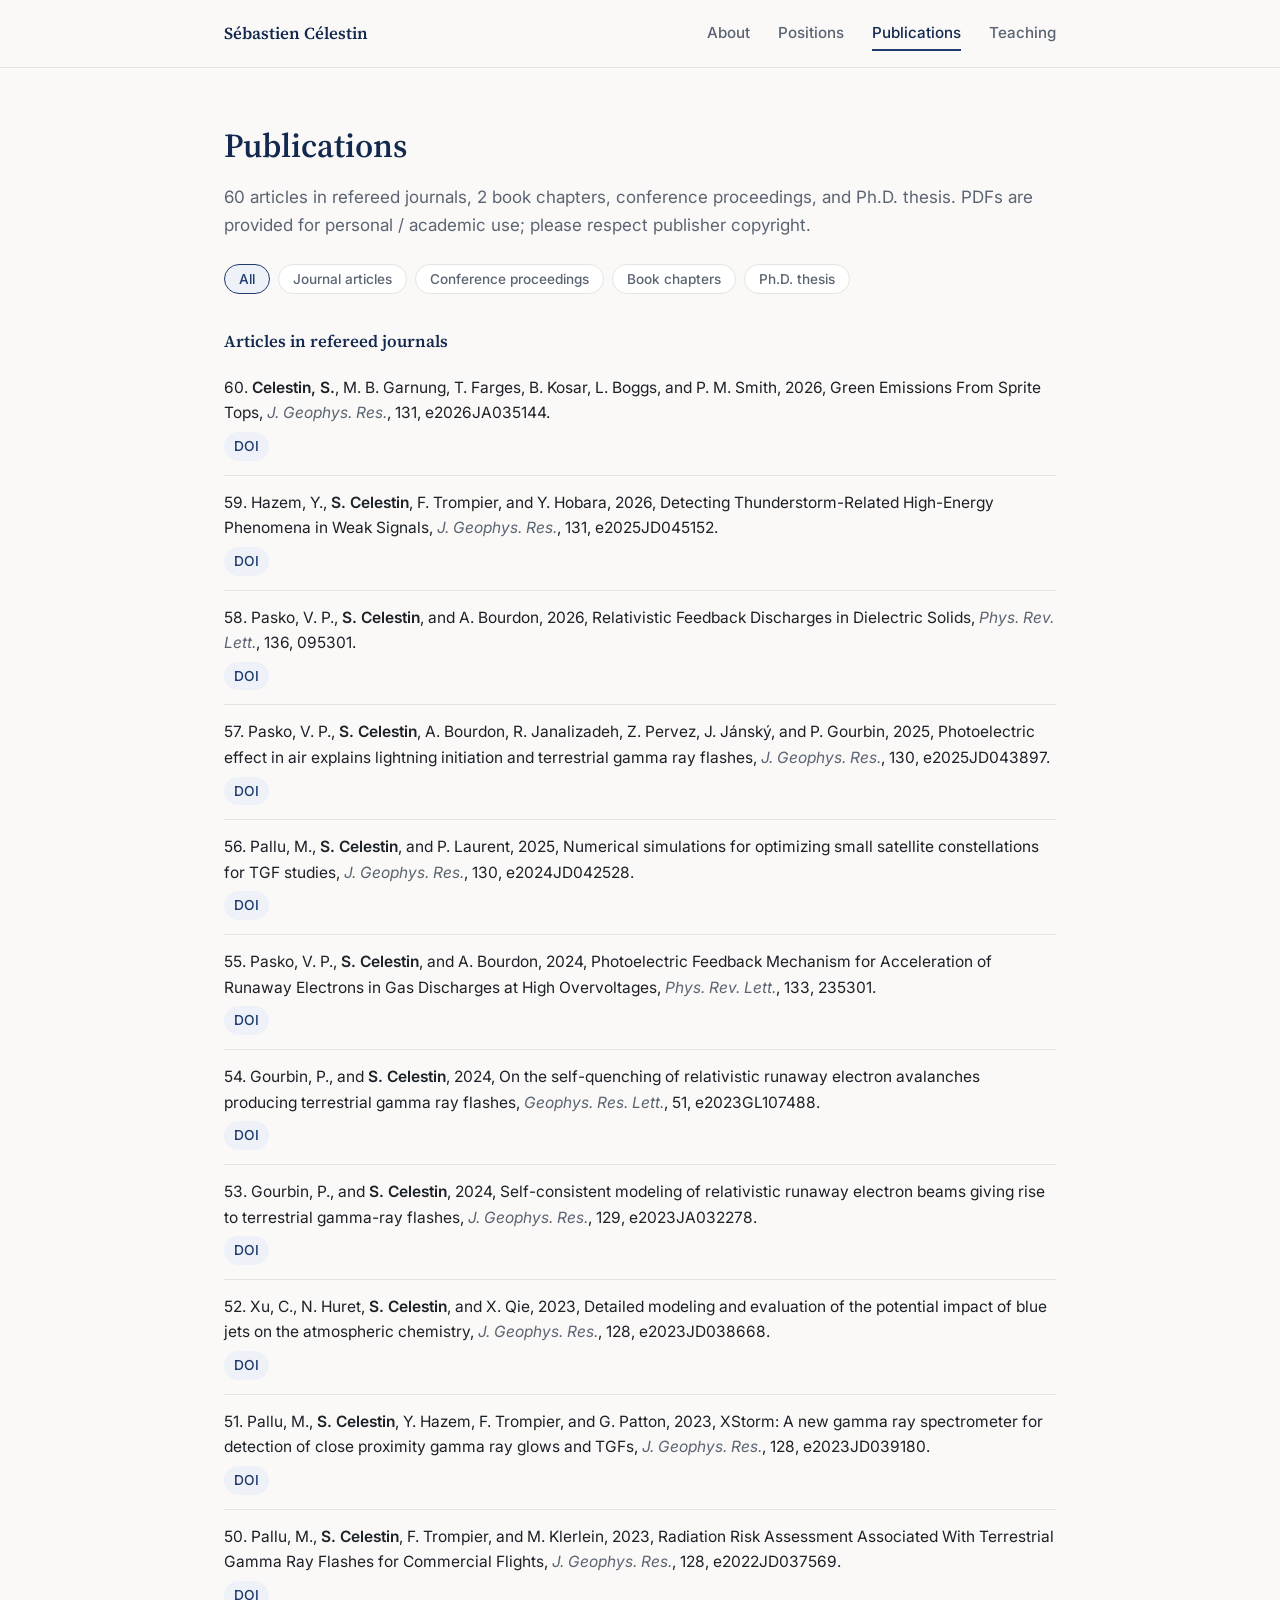
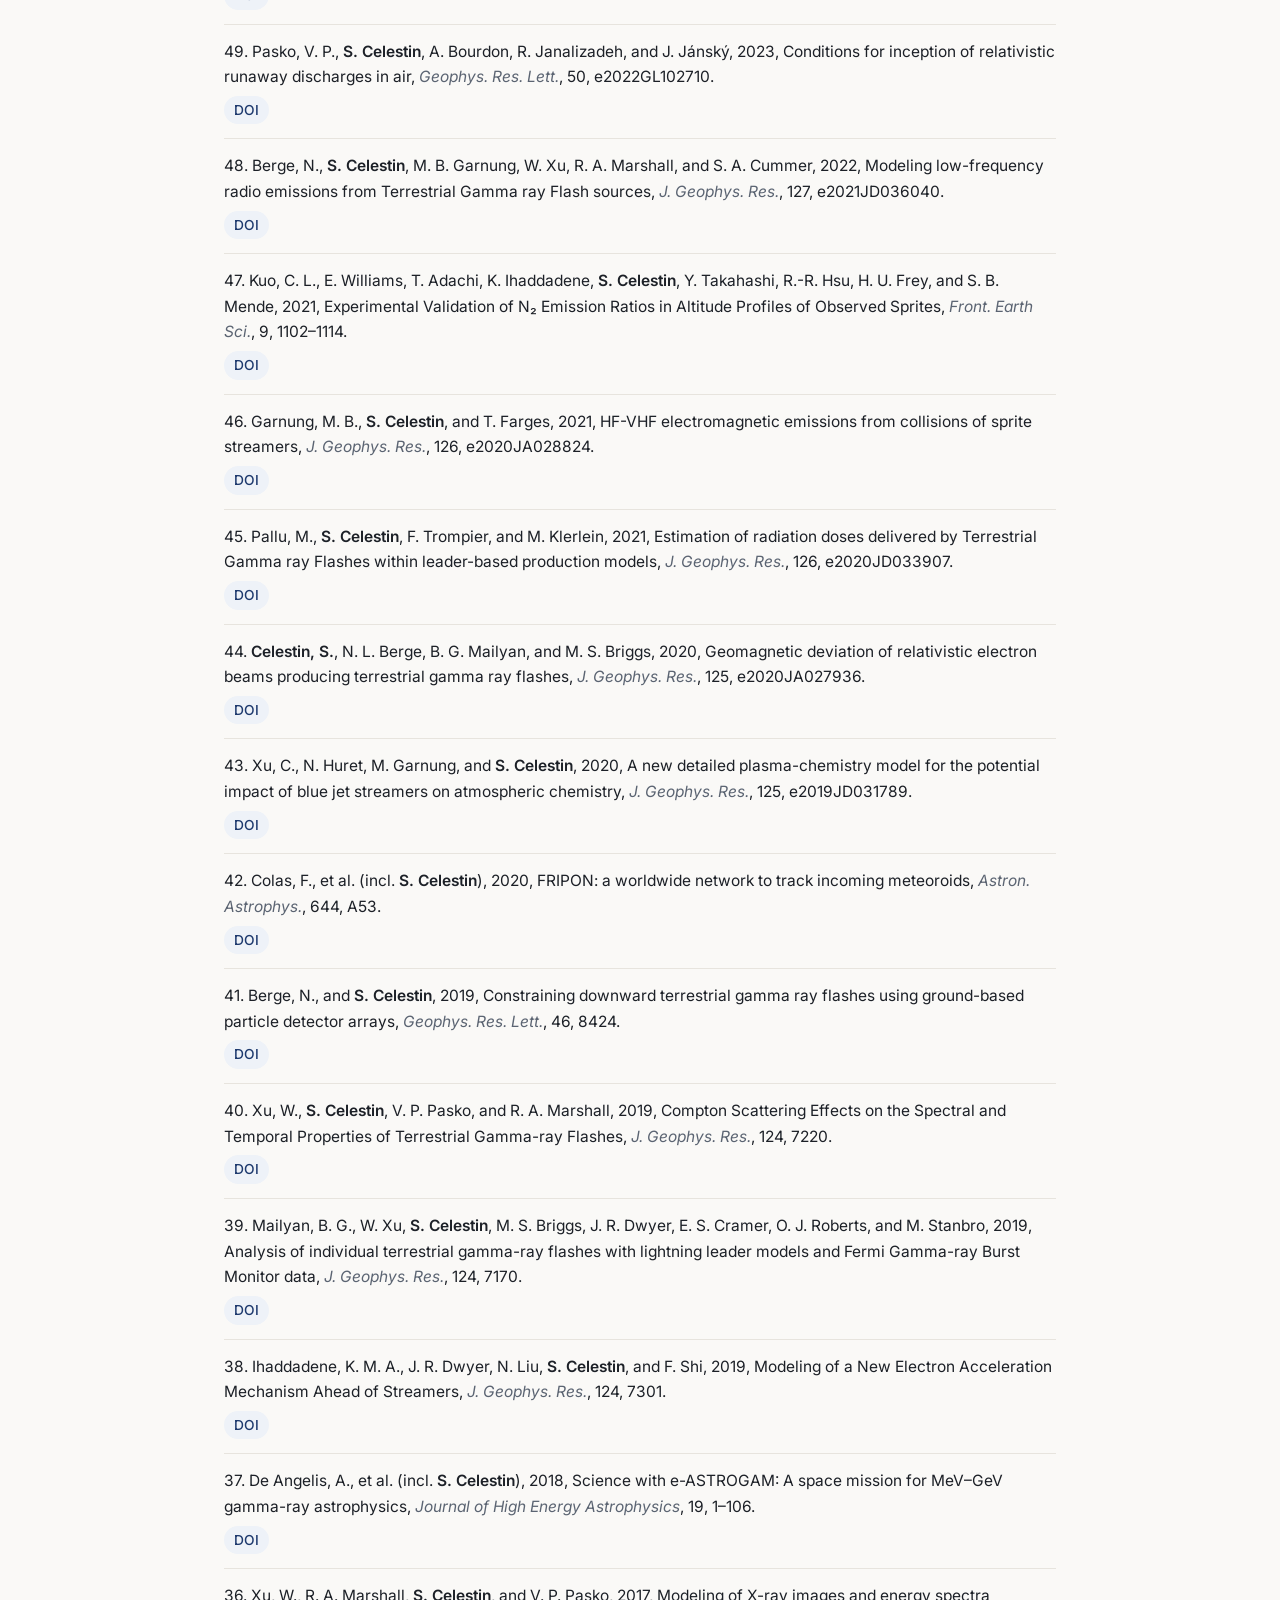
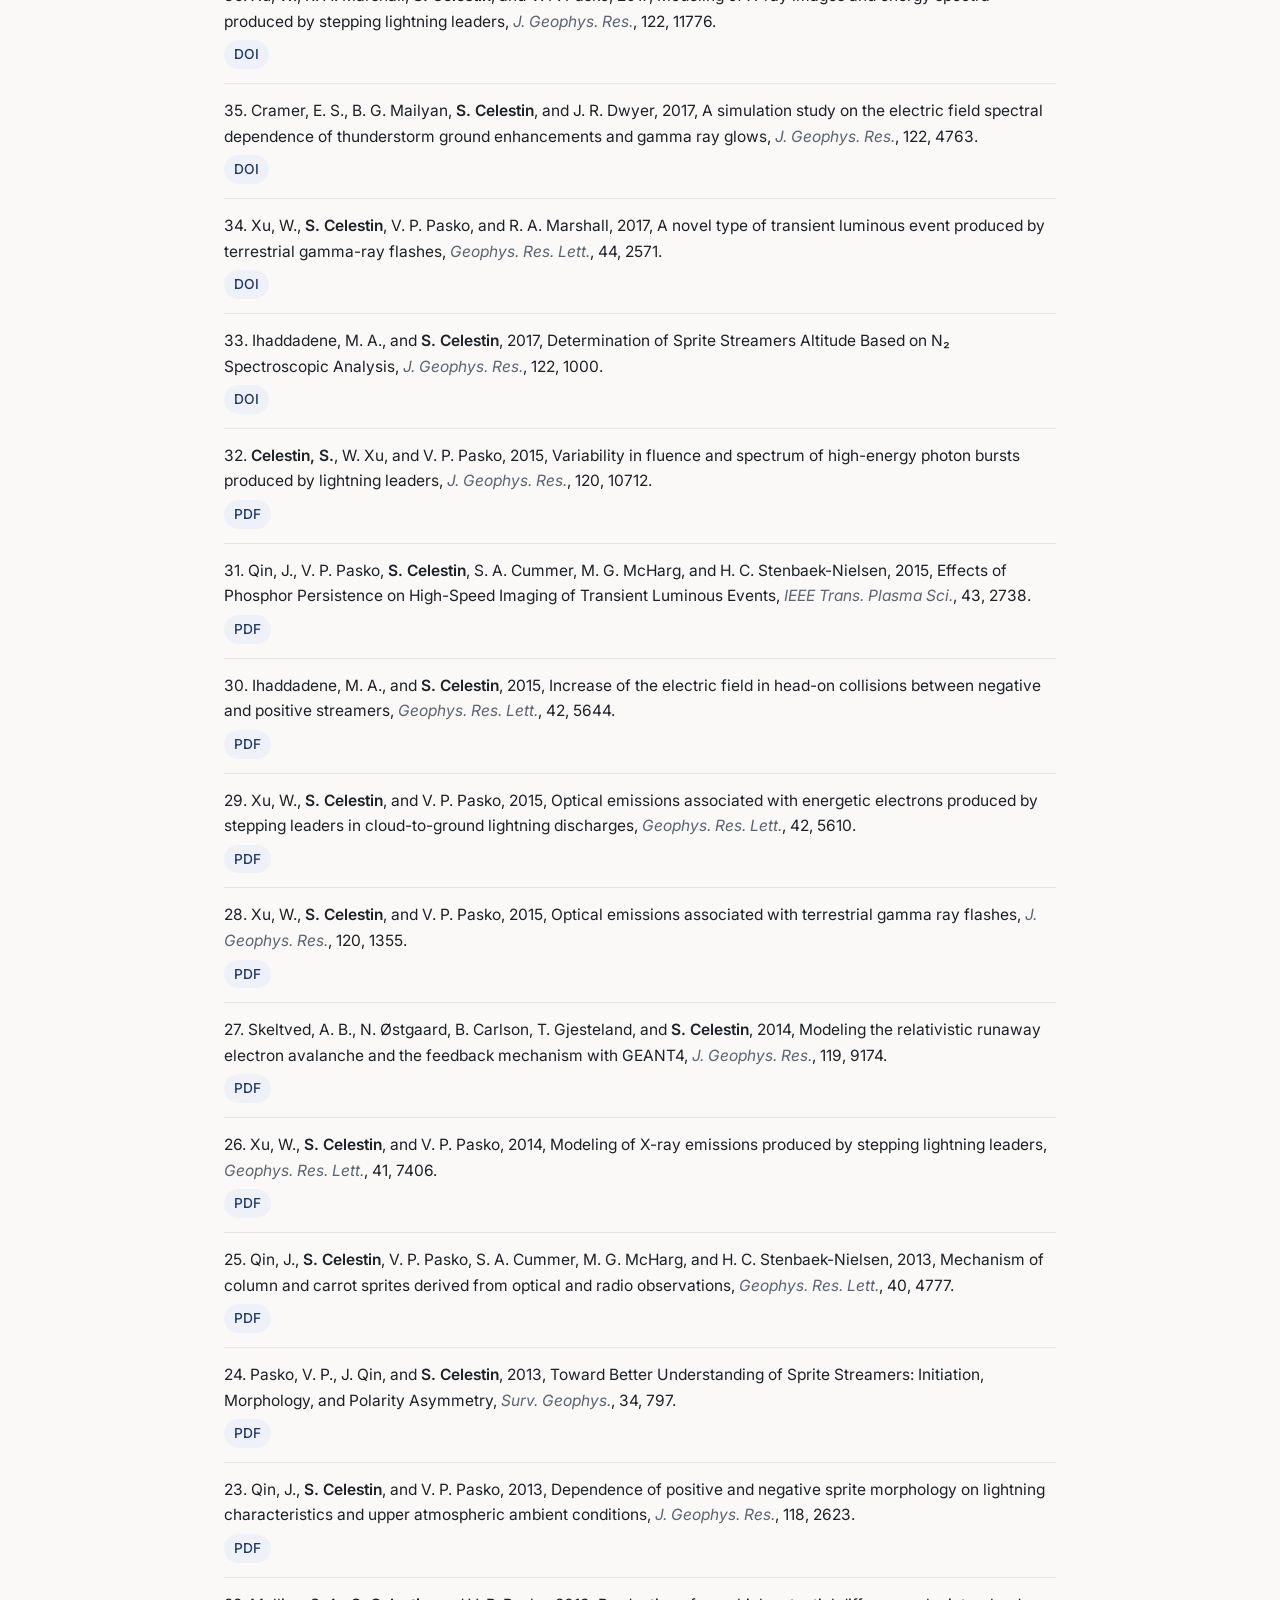
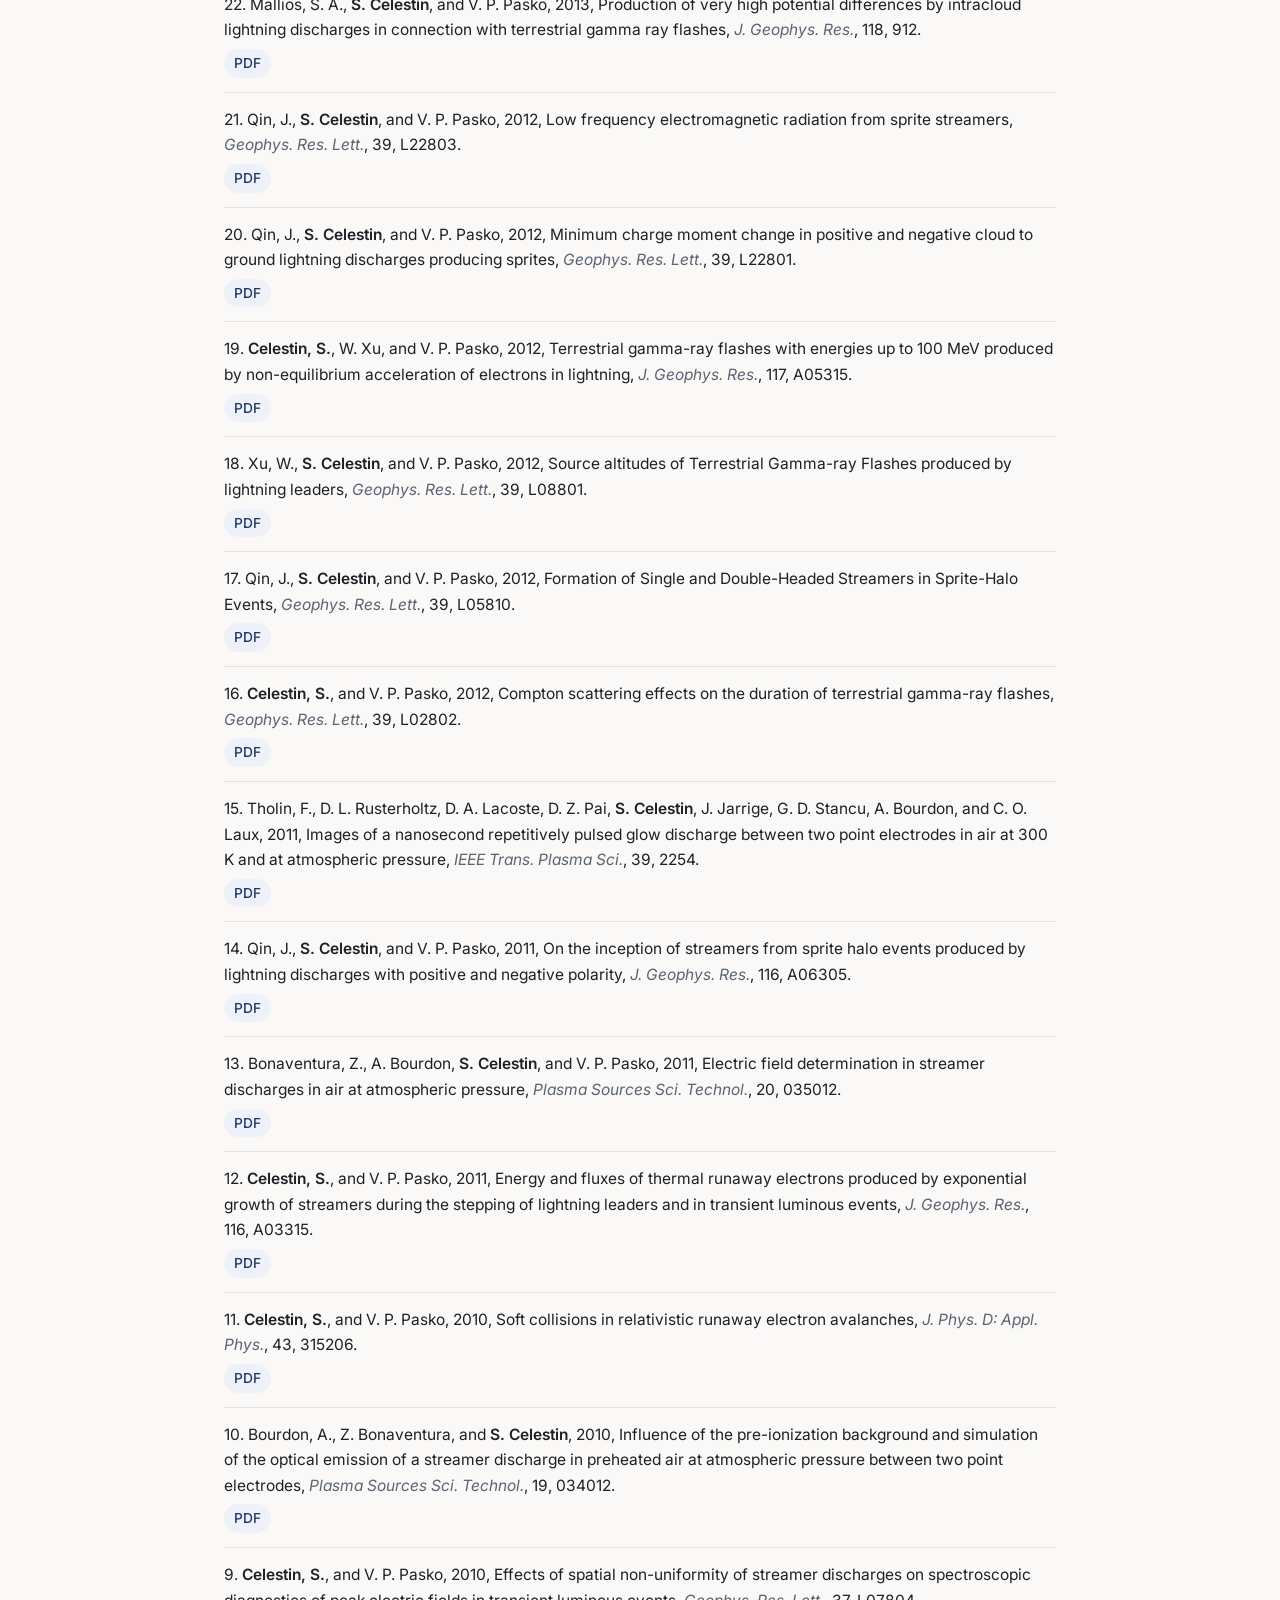
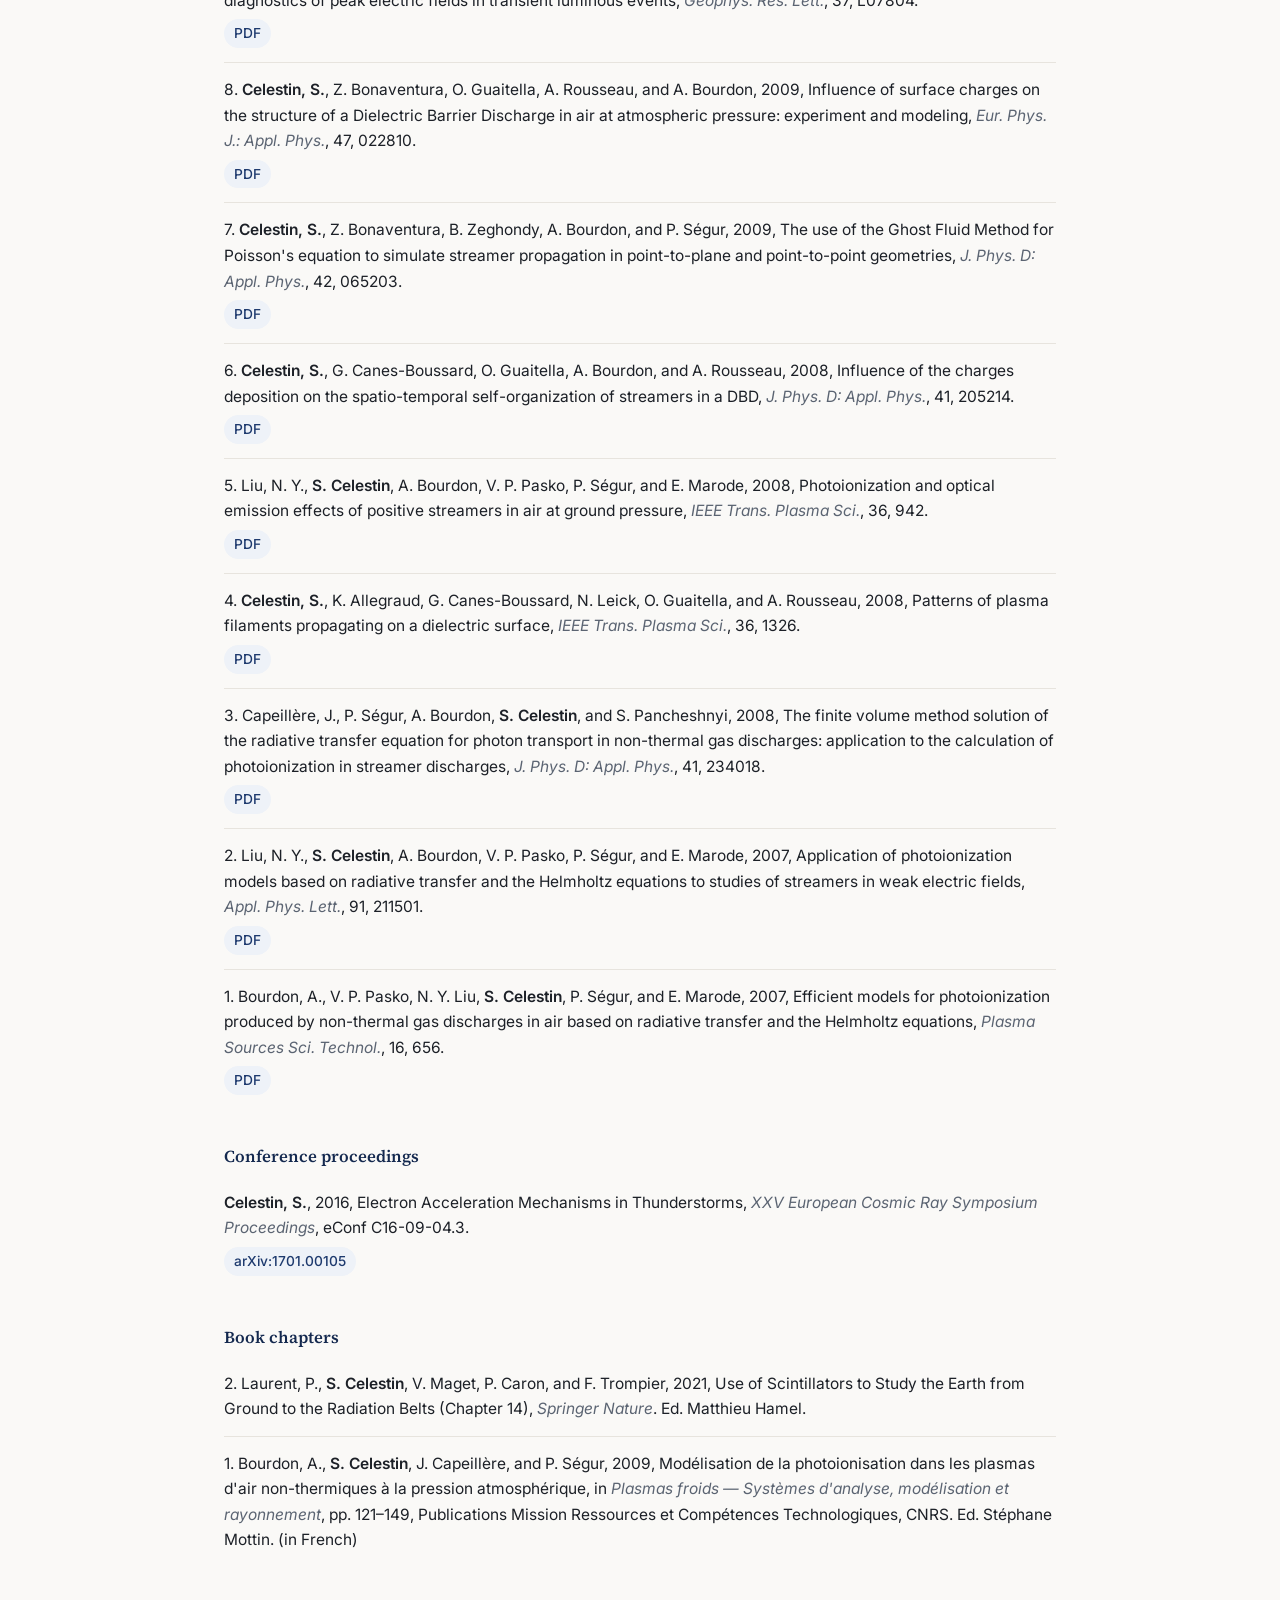
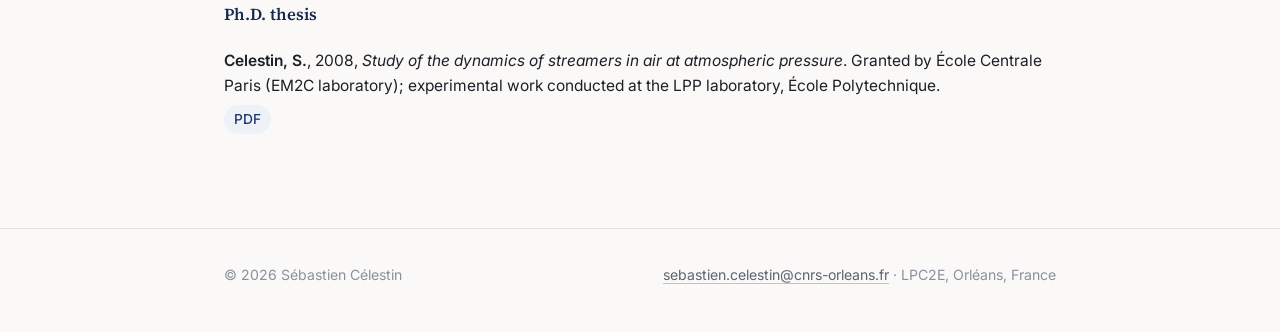
==== Publications.html @ 0ce3de74 "Initial commit: professional webpage" ====
<!DOCTYPE html>
<html lang="en">
<head>
<meta charset="UTF-8" />
<meta name="viewport" content="width=device-width, initial-scale=1.0" />
<title>Publications — Sébastien Célestin</title>
<meta name="description" content="Publications by Sébastien Célestin on atmospheric electricity, streamer discharges, sprites, and terrestrial gamma-ray flashes." />
<link rel="icon" href="images/logo-lpc2e.png" />
<link rel="preconnect" href="https://fonts.googleapis.com">
<link rel="preconnect" href="https://fonts.gstatic.com" crossorigin>
<link href="https://fonts.googleapis.com/css2?family=Inter:wght@400;500;600;700&family=Source+Serif+4:opsz,wght@8..60,500;8..60,600;8..60,700&display=swap" rel="stylesheet">
<link rel="stylesheet" href="css/style.css" />
</head>
<body>

<header class="site-header">
  <div class="nav-inner">
    <a class="brand" href="index.html">Sébastien Célestin</a>
    <button class="nav-toggle" aria-label="Toggle navigation"><span></span></button>
    <nav class="site-nav">
      <a href="index.html">About</a>
      <a href="Positions.html">Positions</a>
      <a href="Publications.html" class="active">Publications</a>
      <a href="Teaching.html">Teaching</a>
    </nav>
  </div>
</header>

<main class="container">
  <section class="hero" style="padding-bottom:8px;">
    <h1>Publications</h1>
    <p style="color:var(--text-muted)">60 articles in refereed journals, 2 book chapters, conference proceedings, and Ph.D. thesis. PDFs are provided for personal / academic use; please respect publisher copyright.</p>
  </section>

  <div class="filter-row">
    <button class="active" data-filter="all">All</button>
    <button data-filter="journal">Journal articles</button>
    <button data-filter="proceedings">Conference proceedings</button>
    <button data-filter="book">Book chapters</button>
    <button data-filter="thesis">Ph.D. thesis</button>
  </div>

  <section class="block" data-category="journal">
    <h2 class="pub-category-title">Articles in refereed journals</h2>

    <div class="pub-entry"><div class="pub-authors">60. <span class="me">Celestin, S.</span>, M. B. Garnung, T. Farges, B. Kosar, L. Boggs, and P. M. Smith, 2026, Green Emissions From Sprite Tops, <span class="pub-venue">J. Geophys. Res.</span>, 131, e2026JA035144.</div><div class="pub-links"><a href="https://doi.org/10.1029/2026JA035144" target="_blank" rel="noopener noreferrer">DOI</a></div></div>

    <div class="pub-entry"><div class="pub-authors">59. Hazem, Y., <span class="me">S. Celestin</span>, F. Trompier, and Y. Hobara, 2026, Detecting Thunderstorm-Related High-Energy Phenomena in Weak Signals, <span class="pub-venue">J. Geophys. Res.</span>, 131, e2025JD045152.</div><div class="pub-links"><a href="https://doi.org/10.1029/2025JD045152" target="_blank" rel="noopener noreferrer">DOI</a></div></div>

    <div class="pub-entry"><div class="pub-authors">58. Pasko, V. P., <span class="me">S. Celestin</span>, and A. Bourdon, 2026, Relativistic Feedback Discharges in Dielectric Solids, <span class="pub-venue">Phys. Rev. Lett.</span>, 136, 095301.</div><div class="pub-links"><a href="https://doi.org/10.1103/4p6l-rzck" target="_blank" rel="noopener noreferrer">DOI</a></div></div>

    <div class="pub-entry"><div class="pub-authors">57. Pasko, V. P., <span class="me">S. Celestin</span>, A. Bourdon, R. Janalizadeh, Z. Pervez, J. Jánský, and P. Gourbin, 2025, Photoelectric effect in air explains lightning initiation and terrestrial gamma ray flashes, <span class="pub-venue">J. Geophys. Res.</span>, 130, e2025JD043897.</div><div class="pub-links"><a href="https://doi.org/10.1029/2025JD043897" target="_blank" rel="noopener noreferrer">DOI</a></div></div>

    <div class="pub-entry"><div class="pub-authors">56. Pallu, M., <span class="me">S. Celestin</span>, and P. Laurent, 2025, Numerical simulations for optimizing small satellite constellations for TGF studies, <span class="pub-venue">J. Geophys. Res.</span>, 130, e2024JD042528.</div><div class="pub-links"><a href="https://doi.org/10.1029/2024JD042528" target="_blank" rel="noopener noreferrer">DOI</a></div></div>

    <div class="pub-entry"><div class="pub-authors">55. Pasko, V. P., <span class="me">S. Celestin</span>, and A. Bourdon, 2024, Photoelectric Feedback Mechanism for Acceleration of Runaway Electrons in Gas Discharges at High Overvoltages, <span class="pub-venue">Phys. Rev. Lett.</span>, 133, 235301.</div><div class="pub-links"><a href="https://doi.org/10.1103/PhysRevLett.133.235301" target="_blank" rel="noopener noreferrer">DOI</a></div></div>

    <div class="pub-entry"><div class="pub-authors">54. Gourbin, P., and <span class="me">S. Celestin</span>, 2024, On the self-quenching of relativistic runaway electron avalanches producing terrestrial gamma ray flashes, <span class="pub-venue">Geophys. Res. Lett.</span>, 51, e2023GL107488.</div><div class="pub-links"><a href="https://doi.org/10.1029/2023GL107488" target="_blank" rel="noopener noreferrer">DOI</a></div></div>

    <div class="pub-entry"><div class="pub-authors">53. Gourbin, P., and <span class="me">S. Celestin</span>, 2024, Self-consistent modeling of relativistic runaway electron beams giving rise to terrestrial gamma-ray flashes, <span class="pub-venue">J. Geophys. Res.</span>, 129, e2023JA032278.</div><div class="pub-links"><a href="https://doi.org/10.1029/2023JA032278" target="_blank" rel="noopener noreferrer">DOI</a></div></div>

    <div class="pub-entry"><div class="pub-authors">52. Xu, C., N. Huret, <span class="me">S. Celestin</span>, and X. Qie, 2023, Detailed modeling and evaluation of the potential impact of blue jets on the atmospheric chemistry, <span class="pub-venue">J. Geophys. Res.</span>, 128, e2023JD038668.</div><div class="pub-links"><a href="https://doi.org/10.1029/2023JD038668" target="_blank" rel="noopener noreferrer">DOI</a></div></div>

    <div class="pub-entry"><div class="pub-authors">51. Pallu, M., <span class="me">S. Celestin</span>, Y. Hazem, F. Trompier, and G. Patton, 2023, XStorm: A new gamma ray spectrometer for detection of close proximity gamma ray glows and TGFs, <span class="pub-venue">J. Geophys. Res.</span>, 128, e2023JD039180.</div><div class="pub-links"><a href="https://doi.org/10.1029/2023JD039180" target="_blank" rel="noopener noreferrer">DOI</a></div></div>

    <div class="pub-entry"><div class="pub-authors">50. Pallu, M., <span class="me">S. Celestin</span>, F. Trompier, and M. Klerlein, 2023, Radiation Risk Assessment Associated With Terrestrial Gamma Ray Flashes for Commercial Flights, <span class="pub-venue">J. Geophys. Res.</span>, 128, e2022JD037569.</div><div class="pub-links"><a href="https://doi.org/10.1029/2022JD037569" target="_blank" rel="noopener noreferrer">DOI</a></div></div>

    <div class="pub-entry"><div class="pub-authors">49. Pasko, V. P., <span class="me">S. Celestin</span>, A. Bourdon, R. Janalizadeh, and J. Jánský, 2023, Conditions for inception of relativistic runaway discharges in air, <span class="pub-venue">Geophys. Res. Lett.</span>, 50, e2022GL102710.</div><div class="pub-links"><a href="https://doi.org/10.1029/2022GL102710" target="_blank" rel="noopener noreferrer">DOI</a></div></div>

    <div class="pub-entry"><div class="pub-authors">48. Berge, N., <span class="me">S. Celestin</span>, M. B. Garnung, W. Xu, R. A. Marshall, and S. A. Cummer, 2022, Modeling low-frequency radio emissions from Terrestrial Gamma ray Flash sources, <span class="pub-venue">J. Geophys. Res.</span>, 127, e2021JD036040.</div><div class="pub-links"><a href="https://doi.org/10.1029/2021JD036040" target="_blank" rel="noopener noreferrer">DOI</a></div></div>

    <div class="pub-entry"><div class="pub-authors">47. Kuo, C. L., E. Williams, T. Adachi, K. Ihaddadene, <span class="me">S. Celestin</span>, Y. Takahashi, R.-R. Hsu, H. U. Frey, and S. B. Mende, 2021, Experimental Validation of N₂ Emission Ratios in Altitude Profiles of Observed Sprites, <span class="pub-venue">Front. Earth Sci.</span>, 9, 1102–1114.</div><div class="pub-links"><a href="https://doi.org/10.3389/feart.2021.687989" target="_blank" rel="noopener noreferrer">DOI</a></div></div>

    <div class="pub-entry"><div class="pub-authors">46. Garnung, M. B., <span class="me">S. Celestin</span>, and T. Farges, 2021, HF-VHF electromagnetic emissions from collisions of sprite streamers, <span class="pub-venue">J. Geophys. Res.</span>, 126, e2020JA028824.</div><div class="pub-links"><a href="https://doi.org/10.1029/2020JA028824" target="_blank" rel="noopener noreferrer">DOI</a></div></div>

    <div class="pub-entry"><div class="pub-authors">45. Pallu, M., <span class="me">S. Celestin</span>, F. Trompier, and M. Klerlein, 2021, Estimation of radiation doses delivered by Terrestrial Gamma ray Flashes within leader-based production models, <span class="pub-venue">J. Geophys. Res.</span>, 126, e2020JD033907.</div><div class="pub-links"><a href="https://doi.org/10.1029/2020JD033907" target="_blank" rel="noopener noreferrer">DOI</a></div></div>

    <div class="pub-entry"><div class="pub-authors">44. <span class="me">Celestin, S.</span>, N. L. Berge, B. G. Mailyan, and M. S. Briggs, 2020, Geomagnetic deviation of relativistic electron beams producing terrestrial gamma ray flashes, <span class="pub-venue">J. Geophys. Res.</span>, 125, e2020JA027936.</div><div class="pub-links"><a href="https://doi.org/10.1029/2020JA027936" target="_blank" rel="noopener noreferrer">DOI</a></div></div>

    <div class="pub-entry"><div class="pub-authors">43. Xu, C., N. Huret, M. Garnung, and <span class="me">S. Celestin</span>, 2020, A new detailed plasma-chemistry model for the potential impact of blue jet streamers on atmospheric chemistry, <span class="pub-venue">J. Geophys. Res.</span>, 125, e2019JD031789.</div><div class="pub-links"><a href="https://doi.org/10.1029/2019JD031789" target="_blank" rel="noopener noreferrer">DOI</a></div></div>

    <div class="pub-entry"><div class="pub-authors">42. Colas, F., et al. (incl. <span class="me">S. Celestin</span>), 2020, FRIPON: a worldwide network to track incoming meteoroids, <span class="pub-venue">Astron. Astrophys.</span>, 644, A53.</div><div class="pub-links"><a href="https://doi.org/10.1051/0004-6361/202038649" target="_blank" rel="noopener noreferrer">DOI</a></div></div>

    <div class="pub-entry"><div class="pub-authors">41. Berge, N., and <span class="me">S. Celestin</span>, 2019, Constraining downward terrestrial gamma ray flashes using ground-based particle detector arrays, <span class="pub-venue">Geophys. Res. Lett.</span>, 46, 8424.</div><div class="pub-links"><a href="https://doi.org/10.1029/2019GL083252" target="_blank" rel="noopener noreferrer">DOI</a></div></div>

    <div class="pub-entry"><div class="pub-authors">40. Xu, W., <span class="me">S. Celestin</span>, V. P. Pasko, and R. A. Marshall, 2019, Compton Scattering Effects on the Spectral and Temporal Properties of Terrestrial Gamma-ray Flashes, <span class="pub-venue">J. Geophys. Res.</span>, 124, 7220.</div><div class="pub-links"><a href="https://doi.org/10.1029/2019JA026941" target="_blank" rel="noopener noreferrer">DOI</a></div></div>

    <div class="pub-entry"><div class="pub-authors">39. Mailyan, B. G., W. Xu, <span class="me">S. Celestin</span>, M. S. Briggs, J. R. Dwyer, E. S. Cramer, O. J. Roberts, and M. Stanbro, 2019, Analysis of individual terrestrial gamma-ray flashes with lightning leader models and Fermi Gamma-ray Burst Monitor data, <span class="pub-venue">J. Geophys. Res.</span>, 124, 7170.</div><div class="pub-links"><a href="https://doi.org/10.1029/2019JA026912" target="_blank" rel="noopener noreferrer">DOI</a></div></div>

    <div class="pub-entry"><div class="pub-authors">38. Ihaddadene, K. M. A., J. R. Dwyer, N. Liu, <span class="me">S. Celestin</span>, and F. Shi, 2019, Modeling of a New Electron Acceleration Mechanism Ahead of Streamers, <span class="pub-venue">J. Geophys. Res.</span>, 124, 7301.</div><div class="pub-links"><a href="https://doi.org/10.1029/2018JA026084" target="_blank" rel="noopener noreferrer">DOI</a></div></div>

    <div class="pub-entry"><div class="pub-authors">37. De Angelis, A., et al. (incl. <span class="me">S. Celestin</span>), 2018, Science with e-ASTROGAM: A space mission for MeV–GeV gamma-ray astrophysics, <span class="pub-venue">Journal of High Energy Astrophysics</span>, 19, 1–106.</div><div class="pub-links"><a href="https://doi.org/10.1016/j.jheap.2018.07.001" target="_blank" rel="noopener noreferrer">DOI</a></div></div>

    <div class="pub-entry"><div class="pub-authors">36. Xu, W., R. A. Marshall, <span class="me">S. Celestin</span>, and V. P. Pasko, 2017, Modeling of X-ray images and energy spectra produced by stepping lightning leaders, <span class="pub-venue">J. Geophys. Res.</span>, 122, 11776.</div><div class="pub-links"><a href="https://doi.org/10.1002/2016JD026410" target="_blank" rel="noopener noreferrer">DOI</a></div></div>

    <div class="pub-entry"><div class="pub-authors">35. Cramer, E. S., B. G. Mailyan, <span class="me">S. Celestin</span>, and J. R. Dwyer, 2017, A simulation study on the electric field spectral dependence of thunderstorm ground enhancements and gamma ray glows, <span class="pub-venue">J. Geophys. Res.</span>, 122, 4763.</div><div class="pub-links"><a href="https://doi.org/10.1002/2016JD026422" target="_blank" rel="noopener noreferrer">DOI</a></div></div>

    <div class="pub-entry"><div class="pub-authors">34. Xu, W., <span class="me">S. Celestin</span>, V. P. Pasko, and R. A. Marshall, 2017, A novel type of transient luminous event produced by terrestrial gamma-ray flashes, <span class="pub-venue">Geophys. Res. Lett.</span>, 44, 2571.</div><div class="pub-links"><a href="https://doi.org/10.1002/2016GL072400" target="_blank" rel="noopener noreferrer">DOI</a></div></div>

    <div class="pub-entry"><div class="pub-authors">33. Ihaddadene, M. A., and <span class="me">S. Celestin</span>, 2017, Determination of Sprite Streamers Altitude Based on N₂ Spectroscopic Analysis, <span class="pub-venue">J. Geophys. Res.</span>, 122, 1000.</div><div class="pub-links"><a href="https://doi.org/10.1002/2016JA023111" target="_blank" rel="noopener noreferrer">DOI</a></div></div>

    <div class="pub-entry"><div class="pub-authors">32. <span class="me">Celestin, S.</span>, W. Xu, and V. P. Pasko, 2015, Variability in fluence and spectrum of high-energy photon bursts produced by lightning leaders, <span class="pub-venue">J. Geophys. Res.</span>, 120, 10712.</div><div class="pub-links"><a href="Publications_files/Celestin_JGR_2015.pdf" target="_blank" rel="noopener noreferrer">PDF</a></div></div>

    <div class="pub-entry"><div class="pub-authors">31. Qin, J., V. P. Pasko, <span class="me">S. Celestin</span>, S. A. Cummer, M. G. McHarg, and H. C. Stenbaek-Nielsen, 2015, Effects of Phosphor Persistence on High-Speed Imaging of Transient Luminous Events, <span class="pub-venue">IEEE Trans. Plasma Sci.</span>, 43, 2738.</div><div class="pub-links"><a href="Publications_files/Qin_IEEETPS_2015.pdf" target="_blank" rel="noopener noreferrer">PDF</a></div></div>

    <div class="pub-entry"><div class="pub-authors">30. Ihaddadene, M. A., and <span class="me">S. Celestin</span>, 2015, Increase of the electric field in head-on collisions between negative and positive streamers, <span class="pub-venue">Geophys. Res. Lett.</span>, 42, 5644.</div><div class="pub-links"><a href="Publications_files/Ihaddadene_GRL_2015.pdf" target="_blank" rel="noopener noreferrer">PDF</a></div></div>

    <div class="pub-entry"><div class="pub-authors">29. Xu, W., <span class="me">S. Celestin</span>, and V. P. Pasko, 2015, Optical emissions associated with energetic electrons produced by stepping leaders in cloud-to-ground lightning discharges, <span class="pub-venue">Geophys. Res. Lett.</span>, 42, 5610.</div><div class="pub-links"><a href="Publications_files/Xu_GRL_2015.pdf" target="_blank" rel="noopener noreferrer">PDF</a></div></div>

    <div class="pub-entry"><div class="pub-authors">28. Xu, W., <span class="me">S. Celestin</span>, and V. P. Pasko, 2015, Optical emissions associated with terrestrial gamma ray flashes, <span class="pub-venue">J. Geophys. Res.</span>, 120, 1355.</div><div class="pub-links"><a href="Publications_files/Xu_JGR_2015.pdf" target="_blank" rel="noopener noreferrer">PDF</a></div></div>

    <div class="pub-entry"><div class="pub-authors">27. Skeltved, A. B., N. Østgaard, B. Carlson, T. Gjesteland, and <span class="me">S. Celestin</span>, 2014, Modeling the relativistic runaway electron avalanche and the feedback mechanism with GEANT4, <span class="pub-venue">J. Geophys. Res.</span>, 119, 9174.</div><div class="pub-links"><a href="Publications_files/Skeltved_JGR_2014.pdf" target="_blank" rel="noopener noreferrer">PDF</a></div></div>

    <div class="pub-entry"><div class="pub-authors">26. Xu, W., <span class="me">S. Celestin</span>, and V. P. Pasko, 2014, Modeling of X-ray emissions produced by stepping lightning leaders, <span class="pub-venue">Geophys. Res. Lett.</span>, 41, 7406.</div><div class="pub-links"><a href="Publications_files/Xu_GRL_2014.pdf" target="_blank" rel="noopener noreferrer">PDF</a></div></div>

    <div class="pub-entry"><div class="pub-authors">25. Qin, J., <span class="me">S. Celestin</span>, V. P. Pasko, S. A. Cummer, M. G. McHarg, and H. C. Stenbaek-Nielsen, 2013, Mechanism of column and carrot sprites derived from optical and radio observations, <span class="pub-venue">Geophys. Res. Lett.</span>, 40, 4777.</div><div class="pub-links"><a href="Publications_files/Qin_GRL_2013.pdf" target="_blank" rel="noopener noreferrer">PDF</a></div></div>

    <div class="pub-entry"><div class="pub-authors">24. Pasko, V. P., J. Qin, and <span class="me">S. Celestin</span>, 2013, Toward Better Understanding of Sprite Streamers: Initiation, Morphology, and Polarity Asymmetry, <span class="pub-venue">Surv. Geophys.</span>, 34, 797.</div><div class="pub-links"><a href="Publications_files/Pasko_SurvGeo_2013.pdf" target="_blank" rel="noopener noreferrer">PDF</a></div></div>

    <div class="pub-entry"><div class="pub-authors">23. Qin, J., <span class="me">S. Celestin</span>, and V. P. Pasko, 2013, Dependence of positive and negative sprite morphology on lightning characteristics and upper atmospheric ambient conditions, <span class="pub-venue">J. Geophys. Res.</span>, 118, 2623.</div><div class="pub-links"><a href="Publications_files/Qin_JGR_2013.pdf" target="_blank" rel="noopener noreferrer">PDF</a></div></div>

    <div class="pub-entry"><div class="pub-authors">22. Mallios, S. A., <span class="me">S. Celestin</span>, and V. P. Pasko, 2013, Production of very high potential differences by intracloud lightning discharges in connection with terrestrial gamma ray flashes, <span class="pub-venue">J. Geophys. Res.</span>, 118, 912.</div><div class="pub-links"><a href="Publications_files/Mallios_JGR_2013.pdf" target="_blank" rel="noopener noreferrer">PDF</a></div></div>

    <div class="pub-entry"><div class="pub-authors">21. Qin, J., <span class="me">S. Celestin</span>, and V. P. Pasko, 2012, Low frequency electromagnetic radiation from sprite streamers, <span class="pub-venue">Geophys. Res. Lett.</span>, 39, L22803.</div><div class="pub-links"><a href="Publications_files/Qin_GRL_2012c.pdf" target="_blank" rel="noopener noreferrer">PDF</a></div></div>

    <div class="pub-entry"><div class="pub-authors">20. Qin, J., <span class="me">S. Celestin</span>, and V. P. Pasko, 2012, Minimum charge moment change in positive and negative cloud to ground lightning discharges producing sprites, <span class="pub-venue">Geophys. Res. Lett.</span>, 39, L22801.</div><div class="pub-links"><a href="Publications_files/Qin_GRL_2012b.pdf" target="_blank" rel="noopener noreferrer">PDF</a></div></div>

    <div class="pub-entry"><div class="pub-authors">19. <span class="me">Celestin, S.</span>, W. Xu, and V. P. Pasko, 2012, Terrestrial gamma-ray flashes with energies up to 100 MeV produced by non-equilibrium acceleration of electrons in lightning, <span class="pub-venue">J. Geophys. Res.</span>, 117, A05315.</div><div class="pub-links"><a href="Publications_files/Celestin_JGR_2012.pdf" target="_blank" rel="noopener noreferrer">PDF</a></div></div>

    <div class="pub-entry"><div class="pub-authors">18. Xu, W., <span class="me">S. Celestin</span>, and V. P. Pasko, 2012, Source altitudes of Terrestrial Gamma-ray Flashes produced by lightning leaders, <span class="pub-venue">Geophys. Res. Lett.</span>, 39, L08801.</div><div class="pub-links"><a href="Publications_files/Xu_GRL_2012.pdf" target="_blank" rel="noopener noreferrer">PDF</a></div></div>

    <div class="pub-entry"><div class="pub-authors">17. Qin, J., <span class="me">S. Celestin</span>, and V. P. Pasko, 2012, Formation of Single and Double-Headed Streamers in Sprite-Halo Events, <span class="pub-venue">Geophys. Res. Lett.</span>, 39, L05810.</div><div class="pub-links"><a href="Publications_files/Qin_GRL_2012a.pdf" target="_blank" rel="noopener noreferrer">PDF</a></div></div>

    <div class="pub-entry"><div class="pub-authors">16. <span class="me">Celestin, S.</span>, and V. P. Pasko, 2012, Compton scattering effects on the duration of terrestrial gamma-ray flashes, <span class="pub-venue">Geophys. Res. Lett.</span>, 39, L02802.</div><div class="pub-links"><a href="Publications_files/Celestin_GRL_2012.pdf" target="_blank" rel="noopener noreferrer">PDF</a></div></div>

    <div class="pub-entry"><div class="pub-authors">15. Tholin, F., D. L. Rusterholtz, D. A. Lacoste, D. Z. Pai, <span class="me">S. Celestin</span>, J. Jarrige, G. D. Stancu, A. Bourdon, and C. O. Laux, 2011, Images of a nanosecond repetitively pulsed glow discharge between two point electrodes in air at 300 K and at atmospheric pressure, <span class="pub-venue">IEEE Trans. Plasma Sci.</span>, 39, 2254.</div><div class="pub-links"><a href="Publications_files/Tholin_IEEETPS_2011.pdf" target="_blank" rel="noopener noreferrer">PDF</a></div></div>

    <div class="pub-entry"><div class="pub-authors">14. Qin, J., <span class="me">S. Celestin</span>, and V. P. Pasko, 2011, On the inception of streamers from sprite halo events produced by lightning discharges with positive and negative polarity, <span class="pub-venue">J. Geophys. Res.</span>, 116, A06305.</div><div class="pub-links"><a href="Publications_files/Qin_JGR_2011.pdf" target="_blank" rel="noopener noreferrer">PDF</a></div></div>

    <div class="pub-entry"><div class="pub-authors">13. Bonaventura, Z., A. Bourdon, <span class="me">S. Celestin</span>, and V. P. Pasko, 2011, Electric field determination in streamer discharges in air at atmospheric pressure, <span class="pub-venue">Plasma Sources Sci. Technol.</span>, 20, 035012.</div><div class="pub-links"><a href="Publications_files/Bonaventura_PSST_2011.pdf" target="_blank" rel="noopener noreferrer">PDF</a></div></div>

    <div class="pub-entry"><div class="pub-authors">12. <span class="me">Celestin, S.</span>, and V. P. Pasko, 2011, Energy and fluxes of thermal runaway electrons produced by exponential growth of streamers during the stepping of lightning leaders and in transient luminous events, <span class="pub-venue">J. Geophys. Res.</span>, 116, A03315.</div><div class="pub-links"><a href="Publications_files/Celestin_JGR_2011.pdf" target="_blank" rel="noopener noreferrer">PDF</a></div></div>

    <div class="pub-entry"><div class="pub-authors">11. <span class="me">Celestin, S.</span>, and V. P. Pasko, 2010, Soft collisions in relativistic runaway electron avalanches, <span class="pub-venue">J. Phys. D: Appl. Phys.</span>, 43, 315206.</div><div class="pub-links"><a href="Publications_files/Celestin_JPD_2010.pdf" target="_blank" rel="noopener noreferrer">PDF</a></div></div>

    <div class="pub-entry"><div class="pub-authors">10. Bourdon, A., Z. Bonaventura, and <span class="me">S. Celestin</span>, 2010, Influence of the pre-ionization background and simulation of the optical emission of a streamer discharge in preheated air at atmospheric pressure between two point electrodes, <span class="pub-venue">Plasma Sources Sci. Technol.</span>, 19, 034012.</div><div class="pub-links"><a href="Publications_files/Bourdon_JPD_2010.pdf" target="_blank" rel="noopener noreferrer">PDF</a></div></div>

    <div class="pub-entry"><div class="pub-authors">9. <span class="me">Celestin, S.</span>, and V. P. Pasko, 2010, Effects of spatial non-uniformity of streamer discharges on spectroscopic diagnostics of peak electric fields in transient luminous events, <span class="pub-venue">Geophys. Res. Lett.</span>, 37, L07804.</div><div class="pub-links"><a href="Publications_files/Celestin_GRL_2010.pdf" target="_blank" rel="noopener noreferrer">PDF</a></div></div>

    <div class="pub-entry"><div class="pub-authors">8. <span class="me">Celestin, S.</span>, Z. Bonaventura, O. Guaitella, A. Rousseau, and A. Bourdon, 2009, Influence of surface charges on the structure of a Dielectric Barrier Discharge in air at atmospheric pressure: experiment and modeling, <span class="pub-venue">Eur. Phys. J.: Appl. Phys.</span>, 47, 022810.</div><div class="pub-links"><a href="Publications_files/Celestin_EPJAP_2009.pdf" target="_blank" rel="noopener noreferrer">PDF</a></div></div>

    <div class="pub-entry"><div class="pub-authors">7. <span class="me">Celestin, S.</span>, Z. Bonaventura, B. Zeghondy, A. Bourdon, and P. Ségur, 2009, The use of the Ghost Fluid Method for Poisson's equation to simulate streamer propagation in point-to-plane and point-to-point geometries, <span class="pub-venue">J. Phys. D: Appl. Phys.</span>, 42, 065203.</div><div class="pub-links"><a href="Publications_files/Celestin_JPD_2009.pdf" target="_blank" rel="noopener noreferrer">PDF</a></div></div>

    <div class="pub-entry"><div class="pub-authors">6. <span class="me">Celestin, S.</span>, G. Canes-Boussard, O. Guaitella, A. Bourdon, and A. Rousseau, 2008, Influence of the charges deposition on the spatio-temporal self-organization of streamers in a DBD, <span class="pub-venue">J. Phys. D: Appl. Phys.</span>, 41, 205214.</div><div class="pub-links"><a href="Publications_files/Celestin_JPD_2008.pdf" target="_blank" rel="noopener noreferrer">PDF</a></div></div>

    <div class="pub-entry"><div class="pub-authors">5. Liu, N. Y., <span class="me">S. Celestin</span>, A. Bourdon, V. P. Pasko, P. Ségur, and E. Marode, 2008, Photoionization and optical emission effects of positive streamers in air at ground pressure, <span class="pub-venue">IEEE Trans. Plasma Sci.</span>, 36, 942.</div><div class="pub-links"><a href="Publications_files/Liu_IEEETPS_2008.pdf" target="_blank" rel="noopener noreferrer">PDF</a></div></div>

    <div class="pub-entry"><div class="pub-authors">4. <span class="me">Celestin, S.</span>, K. Allegraud, G. Canes-Boussard, N. Leick, O. Guaitella, and A. Rousseau, 2008, Patterns of plasma filaments propagating on a dielectric surface, <span class="pub-venue">IEEE Trans. Plasma Sci.</span>, 36, 1326.</div><div class="pub-links"><a href="Publications_files/Celestin_IEEETPS_2008.pdf" target="_blank" rel="noopener noreferrer">PDF</a></div></div>

    <div class="pub-entry"><div class="pub-authors">3. Capeillère, J., P. Ségur, A. Bourdon, <span class="me">S. Celestin</span>, and S. Pancheshnyi, 2008, The finite volume method solution of the radiative transfer equation for photon transport in non-thermal gas discharges: application to the calculation of photoionization in streamer discharges, <span class="pub-venue">J. Phys. D: Appl. Phys.</span>, 41, 234018.</div><div class="pub-links"><a href="Publications_files/Capeillere_JPD_2008.pdf" target="_blank" rel="noopener noreferrer">PDF</a></div></div>

    <div class="pub-entry"><div class="pub-authors">2. Liu, N. Y., <span class="me">S. Celestin</span>, A. Bourdon, V. P. Pasko, P. Ségur, and E. Marode, 2007, Application of photoionization models based on radiative transfer and the Helmholtz equations to studies of streamers in weak electric fields, <span class="pub-venue">Appl. Phys. Lett.</span>, 91, 211501.</div><div class="pub-links"><a href="Publications_files/Liu_APL_2007.pdf" target="_blank" rel="noopener noreferrer">PDF</a></div></div>

    <div class="pub-entry"><div class="pub-authors">1. Bourdon, A., V. P. Pasko, N. Y. Liu, <span class="me">S. Celestin</span>, P. Ségur, and E. Marode, 2007, Efficient models for photoionization produced by non-thermal gas discharges in air based on radiative transfer and the Helmholtz equations, <span class="pub-venue">Plasma Sources Sci. Technol.</span>, 16, 656.</div><div class="pub-links"><a href="Publications_files/Bourdon_PSST_2007.pdf" target="_blank" rel="noopener noreferrer">PDF</a></div></div>
  </section>

  <section class="block" data-category="proceedings">
    <h2 class="pub-category-title">Conference proceedings</h2>
    <div class="pub-entry">
      <div class="pub-authors"><span class="me">Celestin, S.</span>, 2016, Electron Acceleration Mechanisms in Thunderstorms, <span class="pub-venue">XXV European Cosmic Ray Symposium Proceedings</span>, eConf C16-09-04.3.</div>
      <div class="pub-links"><a href="https://arxiv.org/abs/1701.00105" target="_blank" rel="noopener noreferrer">arXiv:1701.00105</a></div>
    </div>
  </section>

  <section class="block" data-category="book">
    <h2 class="pub-category-title">Book chapters</h2>
    <div class="pub-entry">
      <div class="pub-authors">2. Laurent, P., <span class="me">S. Celestin</span>, V. Maget, P. Caron, and F. Trompier, 2021, Use of Scintillators to Study the Earth from Ground to the Radiation Belts (Chapter 14), <span class="pub-venue">Springer Nature</span>. Ed. Matthieu Hamel.</div>
    </div>
    <div class="pub-entry">
      <div class="pub-authors">1. Bourdon, A., <span class="me">S. Celestin</span>, J. Capeillère, and P. Ségur, 2009, Modélisation de la photoionisation dans les plasmas d'air non-thermiques à la pression atmosphérique, in <span class="pub-venue">Plasmas froids — Systèmes d'analyse, modélisation et rayonnement</span>, pp. 121–149, Publications Mission Ressources et Compétences Technologiques, CNRS. Ed. Stéphane Mottin. (in French)</div>
    </div>
  </section>

  <section class="block" data-category="thesis">
    <h2 class="pub-category-title">Ph.D. thesis</h2>
    <div class="pub-entry">
      <div class="pub-authors"><span class="me">Celestin, S.</span>, 2008, <em>Study of the dynamics of streamers in air at atmospheric pressure</em>. Granted by École Centrale Paris (EM2C laboratory); experimental work conducted at the LPP laboratory, École Polytechnique.</div>
      <div class="pub-links"><a href="Publications_files/these_celestin.pdf" target="_blank" rel="noopener noreferrer">PDF</a></div>
    </div>
  </section>

</main>

<footer>
  <div class="container footer-inner">
    <span>© <span id="year"></span> Sébastien Célestin</span>
    <span><a href="mailto:sebastien.celestin@cnrs-orleans.fr">sebastien.celestin@cnrs-orleans.fr</a> · LPC2E, Orléans, France</span>
  </div>
</footer>

<script>document.getElementById('year').textContent = new Date().getFullYear();</script>
<script src="js/main.js"></script>
</body>
</html>
---- css/style.css ----
/* ============================================================
   Sébastien Célestin — academic site
   ============================================================ */

:root {
  --bg: #faf9f7;
  --bg-card: #ffffff;
  --text: #1c2027;
  --text-muted: #5b6472;
  --text-faint: #8a919e;
  --border: #e7e4de;
  --accent: #1e3a6e;
  --accent-strong: #14294f;
  --accent-soft: #eef2f8;
  --link: #1e3a6e;
  --max-width: 880px;
  --radius: 10px;
  --serif: "Source Serif 4", Georgia, "Times New Roman", serif;
  --sans: "Inter", -apple-system, BlinkMacSystemFont, "Segoe UI", Roboto, Helvetica, Arial, sans-serif;
}

* { box-sizing: border-box; }

html { scroll-behavior: smooth; }

body {
  margin: 0;
  background: var(--bg);
  color: var(--text);
  font-family: var(--sans);
  font-size: 17px;
  line-height: 1.65;
  -webkit-font-smoothing: antialiased;
}

h1, h2, h3, h4 {
  font-family: var(--serif);
  font-weight: 600;
  color: var(--accent-strong);
  line-height: 1.25;
  margin: 0 0 0.5em;
}

h1 { font-size: 2.1rem; }
h2 { font-size: 1.5rem; margin-top: 2.4em; }
h3 { font-size: 1.15rem; margin-top: 1.6em; }

p { margin: 0 0 1em; }

a {
  color: var(--link);
  text-decoration: none;
  border-bottom: 1px solid rgba(30, 58, 110, 0.28);
  transition: border-color 0.15s ease, color 0.15s ease;
}
a:hover { border-color: var(--link); }

.container {
  max-width: var(--max-width);
  margin: 0 auto;
  padding: 0 24px;
}

/* ---------- Header / nav ---------- */

header.site-header {
  position: sticky;
  top: 0;
  z-index: 50;
  background: rgba(250, 249, 247, 0.92);
  backdrop-filter: saturate(180%) blur(8px);
  border-bottom: 1px solid var(--border);
}

.nav-inner {
  max-width: var(--max-width);
  margin: 0 auto;
  padding: 16px 24px;
  display: flex;
  align-items: center;
  justify-content: space-between;
}

.brand {
  font-family: var(--serif);
  font-weight: 600;
  font-size: 1.05rem;
  color: var(--accent-strong);
  border-bottom: none;
  white-space: nowrap;
}
.brand:hover { border-bottom: none; }

nav.site-nav {
  display: flex;
  gap: 28px;
}

nav.site-nav a {
  color: var(--text-muted);
  font-size: 0.95rem;
  font-weight: 500;
  border-bottom: none;
  padding: 4px 0;
}
nav.site-nav a:hover,
nav.site-nav a.active {
  color: var(--accent-strong);
}
nav.site-nav a.active {
  border-bottom: 2px solid var(--accent);
}

.nav-toggle {
  display: none;
  background: none;
  border: 1px solid var(--border);
  border-radius: 6px;
  width: 40px;
  height: 36px;
  cursor: pointer;
  align-items: center;
  justify-content: center;
}
.nav-toggle span,
.nav-toggle span::before,
.nav-toggle span::after {
  content: "";
  display: block;
  width: 18px;
  height: 2px;
  background: var(--accent-strong);
  position: relative;
  transition: 0.2s;
}
.nav-toggle span::before { position: absolute; top: -6px; width: 18px; }
.nav-toggle span::after { position: absolute; top: 6px; width: 18px; }

@media (max-width: 640px) {
  .nav-toggle { display: flex; }
  nav.site-nav {
    position: absolute;
    top: 100%;
    left: 0;
    right: 0;
    background: var(--bg-card);
    border-bottom: 1px solid var(--border);
    flex-direction: column;
    gap: 0;
    max-height: 0;
    overflow: hidden;
    transition: max-height 0.25s ease;
  }
  nav.site-nav.open { max-height: 240px; }
  nav.site-nav a {
    padding: 14px 24px;
    border-bottom: 1px solid var(--border);
    width: 100%;
  }
  nav.site-nav a.active { border-left: 3px solid var(--accent); border-bottom: 1px solid var(--border); }
}

/* ---------- Hero ---------- */

.hero {
  padding: 56px 0 32px;
}

.hero-grid {
  display: grid;
  grid-template-columns: 168px 1fr;
  gap: 36px;
  align-items: start;
}

.hero-photo img {
  width: 168px;
  height: 168px;
  object-fit: cover;
  border-radius: 50%;
  border: 1px solid var(--border);
  box-shadow: 0 6px 20px rgba(20, 41, 79, 0.08);
}

.hero-text .eyebrow {
  text-transform: uppercase;
  letter-spacing: 0.08em;
  font-size: 0.78rem;
  font-weight: 600;
  color: var(--text-faint);
  margin-bottom: 10px;
}

.hero-text h1 { margin-bottom: 4px; }

.hero-title {
  font-size: 1.1rem;
  color: var(--text-muted);
  margin-bottom: 18px;
}

.hero-title strong { color: var(--text); font-weight: 600; }

.contact-line {
  display: flex;
  flex-wrap: wrap;
  gap: 6px 18px;
  font-size: 0.92rem;
  color: var(--text-muted);
}

.contact-line a { color: var(--text-muted); }

@media (max-width: 560px) {
  .hero-grid { grid-template-columns: 1fr; text-align: center; }
  .hero-photo { display: flex; justify-content: center; }
  .contact-line { justify-content: center; }
}

/* ---------- Affiliation strip ---------- */

.affiliations {
  display: flex;
  flex-wrap: wrap;
  align-items: center;
  gap: 28px;
  padding: 22px 0 6px;
  margin-top: 12px;
  border-top: 1px solid var(--border);
}

.affiliations img {
  height: 34px;
  width: auto;
  opacity: 0.85;
  filter: grayscale(15%);
}

/* ---------- Sections / cards ---------- */

section.block { margin: 2.2em 0; }

.card {
  background: var(--bg-card);
  border: 1px solid var(--border);
  border-radius: var(--radius);
  padding: 24px 26px;
}

ul.plain {
  list-style: none;
  margin: 0;
  padding: 0;
}
ul.plain li {
  padding: 7px 0;
  border-bottom: 1px solid var(--border);
  color: var(--text-muted);
  font-size: 0.96rem;
}
ul.plain li:last-child { border-bottom: none; }
ul.plain li::before {
  content: "—";
  color: var(--text-faint);
  margin-right: 8px;
}

.section-head {
  display: flex;
  align-items: baseline;
  justify-content: space-between;
  gap: 12px;
  flex-wrap: wrap;
}
.section-head a.see-all {
  font-size: 0.9rem;
  border-bottom: none;
  white-space: nowrap;
}

/* ---------- Publications ---------- */

.pub-year-group { margin-bottom: 8px; }

.pub-year-heading {
  font-family: var(--sans);
  font-weight: 700;
  font-size: 0.92rem;
  color: var(--accent);
  letter-spacing: 0.03em;
  margin: 2em 0 10px;
  padding-bottom: 6px;
  border-bottom: 2px solid var(--accent-soft);
}

.pub-category-title {
  font-size: 1.05rem;
  margin-top: 2.2em;
  color: var(--accent-strong);
}

.pub-entry {
  padding: 14px 0;
  border-bottom: 1px solid var(--border);
  font-size: 0.97rem;
}
.pub-entry:last-child { border-bottom: none; }

.pub-entry .pub-authors { color: var(--text); }
.pub-entry .pub-authors .me { font-weight: 600; }

.pub-entry .pub-venue {
  color: var(--text-muted);
  font-style: italic;
}

.pub-links {
  margin-top: 6px;
  display: flex;
  gap: 14px;
  font-size: 0.86rem;
}
.pub-links a {
  border-bottom: none;
  background: var(--accent-soft);
  color: var(--accent);
  padding: 3px 10px;
  border-radius: 20px;
  font-weight: 500;
}
.pub-links a:hover { background: var(--accent); color: #fff; }

.pub-note {
  color: var(--text-faint);
  font-size: 0.86rem;
  margin-top: 6px;
}

.filter-row {
  display: flex;
  flex-wrap: wrap;
  gap: 8px;
  margin-bottom: 8px;
}
.filter-row button {
  font-family: var(--sans);
  font-size: 0.85rem;
  font-weight: 500;
  padding: 6px 14px;
  border-radius: 20px;
  border: 1px solid var(--border);
  background: var(--bg-card);
  color: var(--text-muted);
  cursor: pointer;
}
.filter-row button.active,
.filter-row button:hover {
  border-color: var(--accent);
  color: var(--accent);
  background: var(--accent-soft);
}

/* ---------- Teaching ---------- */

details.year-block {
  border: 1px solid var(--border);
  border-radius: var(--radius);
  background: var(--bg-card);
  margin-bottom: 12px;
  overflow: hidden;
}
details.year-block > summary {
  cursor: pointer;
  list-style: none;
  padding: 16px 20px;
  font-family: var(--serif);
  font-weight: 600;
  font-size: 1.05rem;
  color: var(--accent-strong);
  display: flex;
  align-items: center;
  justify-content: space-between;
}
details.year-block > summary::-webkit-details-marker { display: none; }
details.year-block > summary::after {
  content: "+";
  font-family: var(--sans);
  font-size: 1.3rem;
  color: var(--text-faint);
  font-weight: 400;
}
details.year-block[open] > summary::after { content: "–"; }
details.year-block .year-body {
  padding: 4px 20px 18px;
  border-top: 1px solid var(--border);
}

.semester-title {
  font-weight: 600;
  color: var(--text);
  margin: 14px 0 8px;
  font-size: 0.92rem;
  text-transform: uppercase;
  letter-spacing: 0.04em;
  color: var(--text-faint);
}

.course {
  padding: 10px 0;
  border-bottom: 1px dashed var(--border);
}
.course:last-child { border-bottom: none; }
.course .course-title { font-weight: 600; color: var(--text); }
.course .course-meta { color: var(--text-muted); font-size: 0.9rem; }

/* ---------- Footer ---------- */

footer {
  margin-top: 80px;
  border-top: 1px solid var(--border);
  padding: 34px 0 46px;
  color: var(--text-faint);
  font-size: 0.88rem;
}
footer .footer-inner {
  display: flex;
  flex-wrap: wrap;
  justify-content: space-between;
  gap: 12px;
}
footer a { color: var(--text-muted); }

/* ---------- Misc ---------- */

/* ---------- Timeline (positions, projects, awards) ---------- */

.timeline-row {
  display: flex;
  gap: 20px;
  padding: 13px 0;
  border-bottom: 1px solid var(--border);
}
.timeline-row:last-child { border-bottom: none; }

.timeline-date {
  flex: 0 0 128px;
  color: var(--text-faint);
  font-size: 0.85rem;
  font-weight: 600;
  padding-top: 2px;
}

.timeline-body .role {
  color: var(--text);
  font-weight: 600;
}
.timeline-body .org {
  color: var(--text-muted);
  font-size: 0.92rem;
}
.timeline-body .desc {
  color: var(--text-muted);
  font-size: 0.92rem;
  margin-top: 4px;
}

@media (max-width: 560px) {
  .timeline-row { flex-direction: column; gap: 2px; }
  .timeline-date { flex: none; }
}

.badge {
  display: inline-block;
  background: var(--accent-soft);
  color: var(--accent);
  font-size: 0.78rem;
  font-weight: 600;
  padding: 3px 11px;
  border-radius: 20px;
  margin-left: 8px;
  vertical-align: middle;
}

.award-line {
  display: flex;
  gap: 14px;
  align-items: baseline;
  padding: 10px 0;
}
.award-line .year {
  color: var(--accent);
  font-weight: 700;
  font-size: 0.9rem;
  flex: 0 0 auto;
}

.talk-entry {
  padding: 10px 0;
  border-bottom: 1px solid var(--border);
  font-size: 0.94rem;
  color: var(--text-muted);
}
.talk-entry:last-child { border-bottom: none; }
.talk-entry .talk-title { color: var(--text); font-weight: 500; }

.placeholder-note {
  background: var(--accent-soft);
  border: 1px dashed var(--accent);
  border-radius: var(--radius);
  padding: 14px 18px;
  font-size: 0.88rem;
  color: var(--accent-strong);
  margin: 1.4em 0;
}
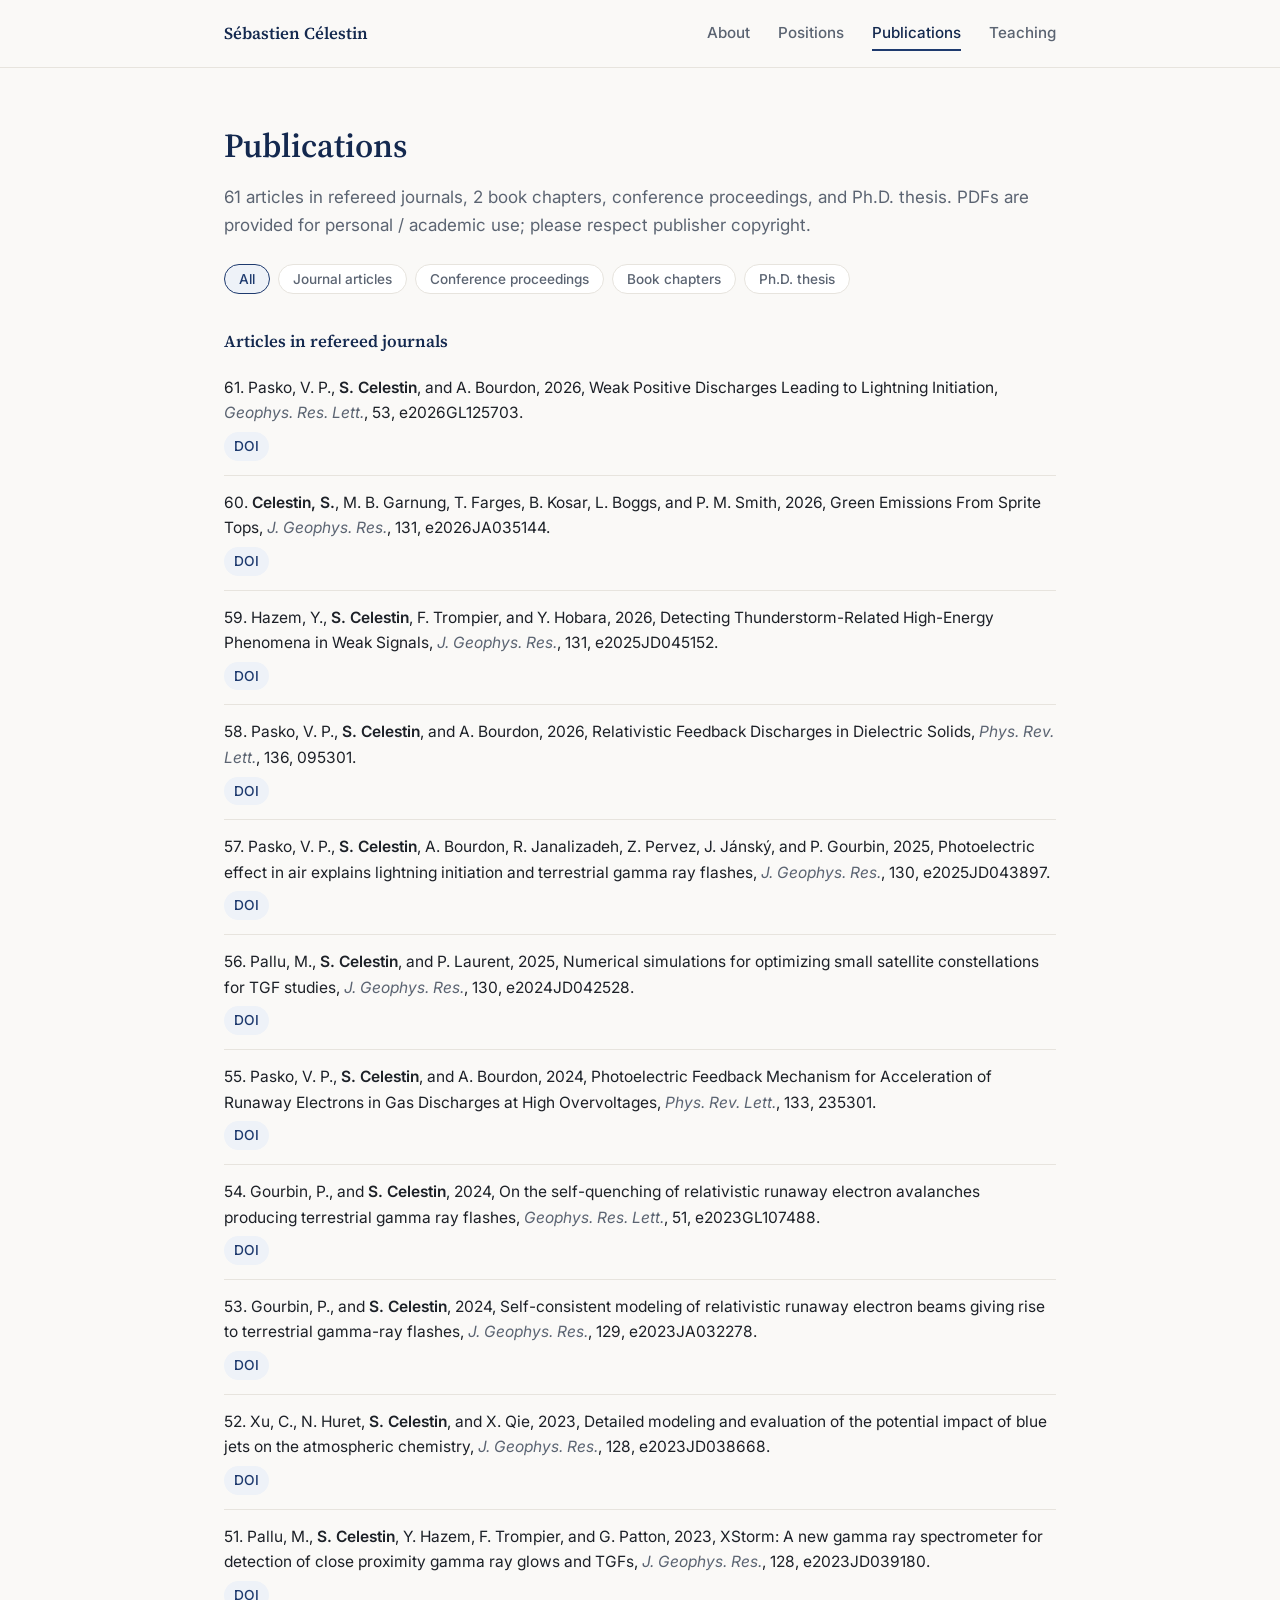
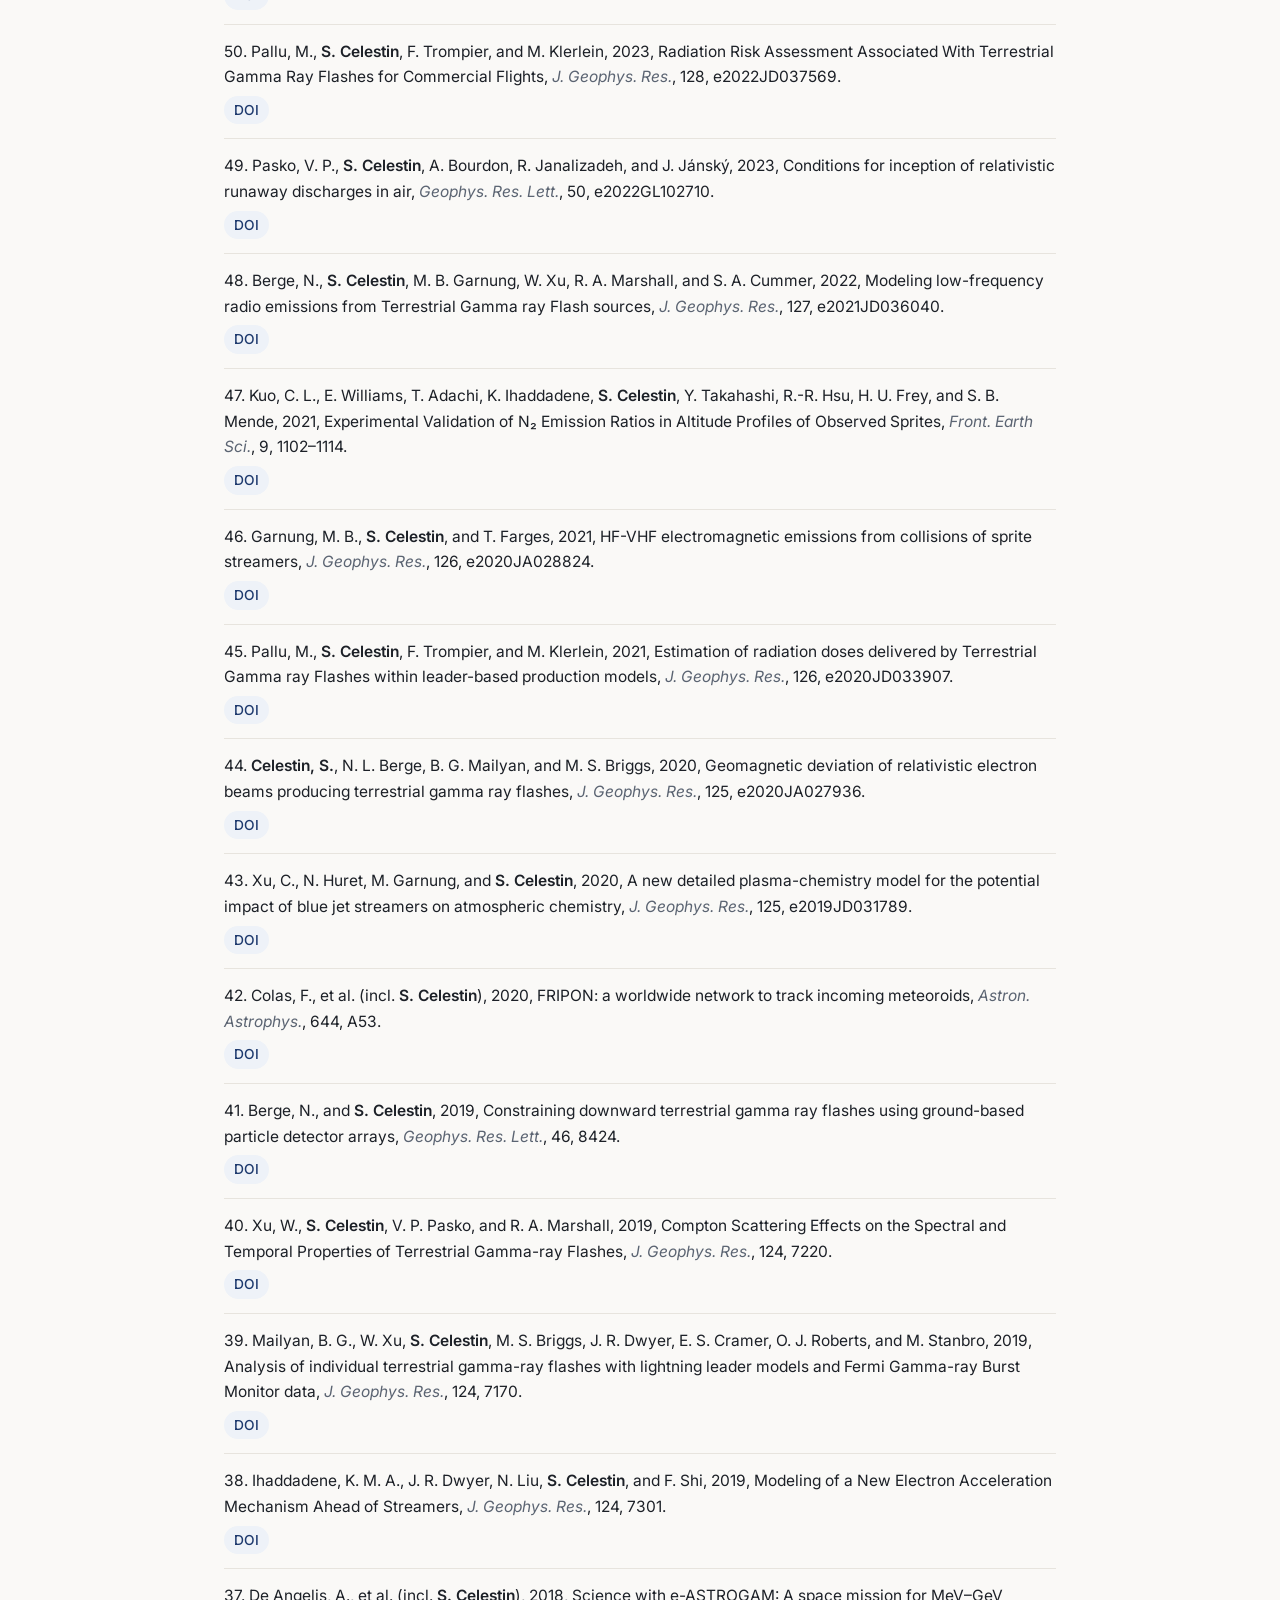
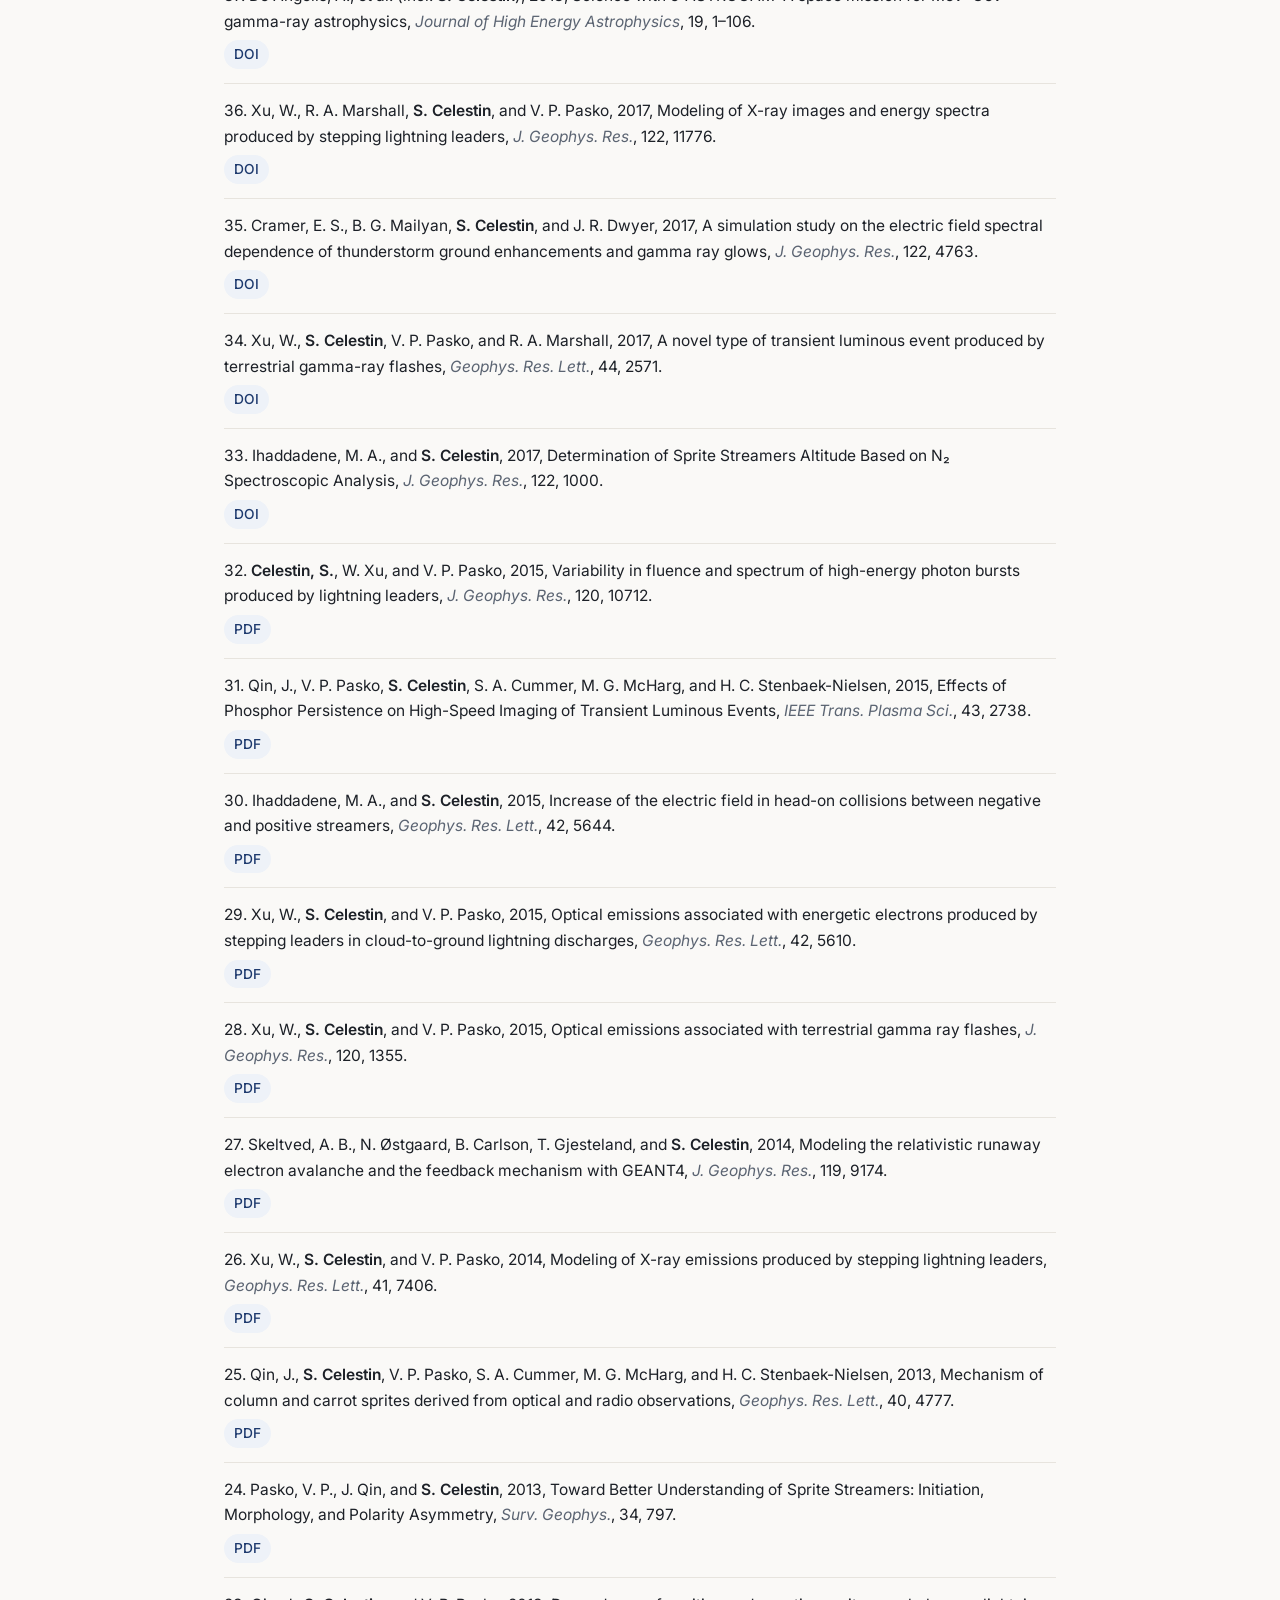
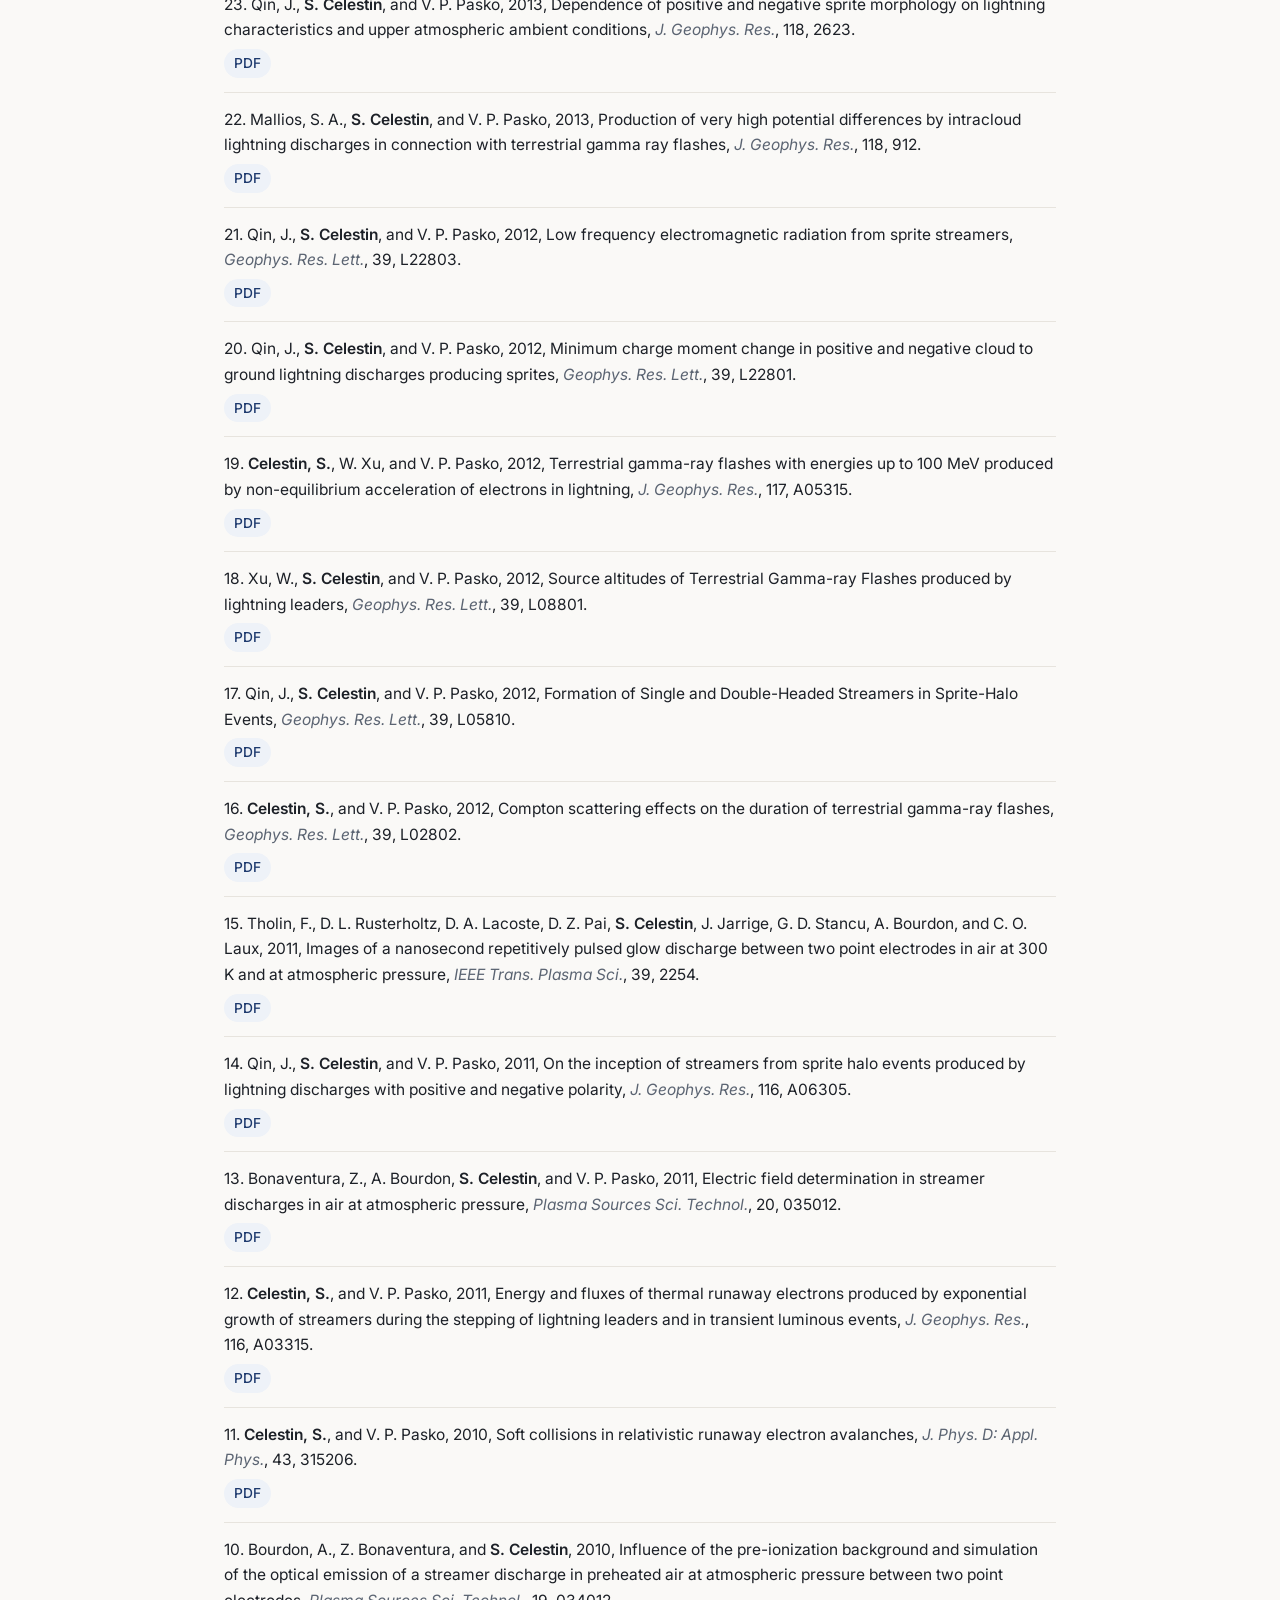
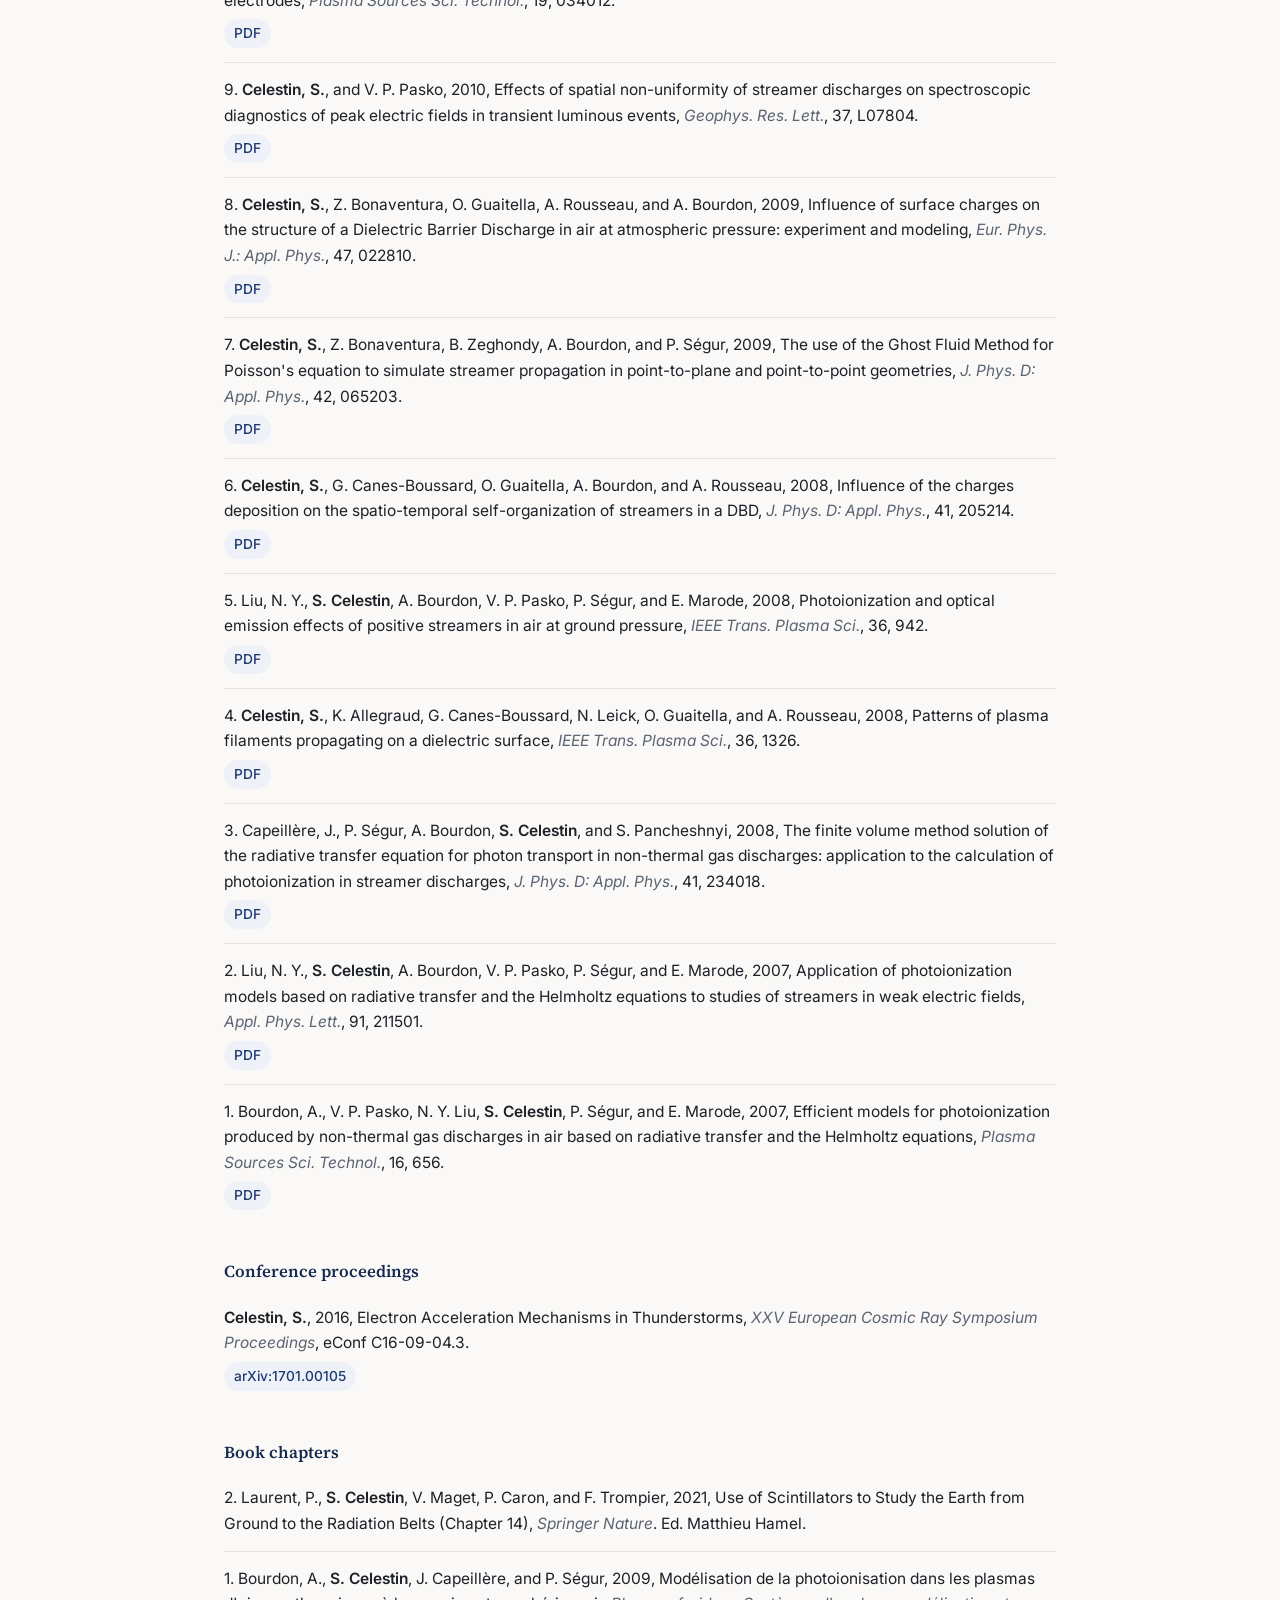
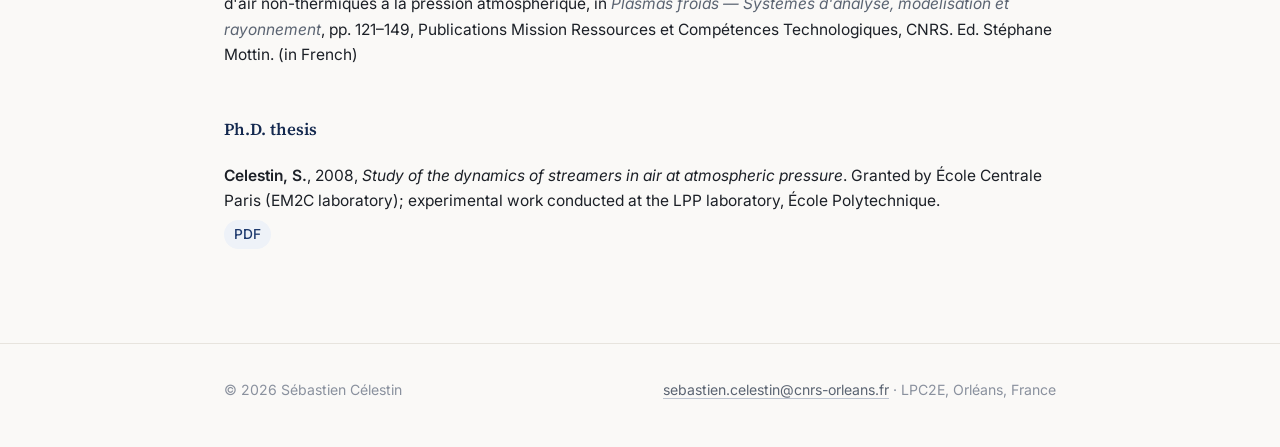
==== commit 0c9fd260: "Add new paper: Pasko, Celestin & Bourdon (2026), GRL Co-Authored-By: Claude Sonnet 5 <noreply@anthro" ====
--- a/Publications.html
+++ b/Publications.html
@@ -29,7 +29,7 @@
 <main class="container">
   <section class="hero" style="padding-bottom:8px;">
     <h1>Publications</h1>
-    <p style="color:var(--text-muted)">60 articles in refereed journals, 2 book chapters, conference proceedings, and Ph.D. thesis. PDFs are provided for personal / academic use; please respect publisher copyright.</p>
+    <p style="color:var(--text-muted)">61 articles in refereed journals, 2 book chapters, conference proceedings, and Ph.D. thesis. PDFs are provided for personal / academic use; please respect publisher copyright.</p>
   </section>
 
   <div class="filter-row">
@@ -43,6 +43,8 @@
   <section class="block" data-category="journal">
     <h2 class="pub-category-title">Articles in refereed journals</h2>
 
+    <div class="pub-entry"><div class="pub-authors">61. Pasko, V. P., <span class="me">S. Celestin</span>, and A. Bourdon, 2026, Weak Positive Discharges Leading to Lightning Initiation, <span class="pub-venue">Geophys. Res. Lett.</span>, 53, e2026GL125703.</div><div class="pub-links"><a href="https://doi.org/10.1029/2026GL125703" target="_blank" rel="noopener noreferrer">DOI</a></div></div>
+
     <div class="pub-entry"><div class="pub-authors">60. <span class="me">Celestin, S.</span>, M. B. Garnung, T. Farges, B. Kosar, L. Boggs, and P. M. Smith, 2026, Green Emissions From Sprite Tops, <span class="pub-venue">J. Geophys. Res.</span>, 131, e2026JA035144.</div><div class="pub-links"><a href="https://doi.org/10.1029/2026JA035144" target="_blank" rel="noopener noreferrer">DOI</a></div></div>
 
     <div class="pub-entry"><div class="pub-authors">59. Hazem, Y., <span class="me">S. Celestin</span>, F. Trompier, and Y. Hobara, 2026, Detecting Thunderstorm-Related High-Energy Phenomena in Weak Signals, <span class="pub-venue">J. Geophys. Res.</span>, 131, e2025JD045152.</div><div class="pub-links"><a href="https://doi.org/10.1029/2025JD045152" target="_blank" rel="noopener noreferrer">DOI</a></div></div>
